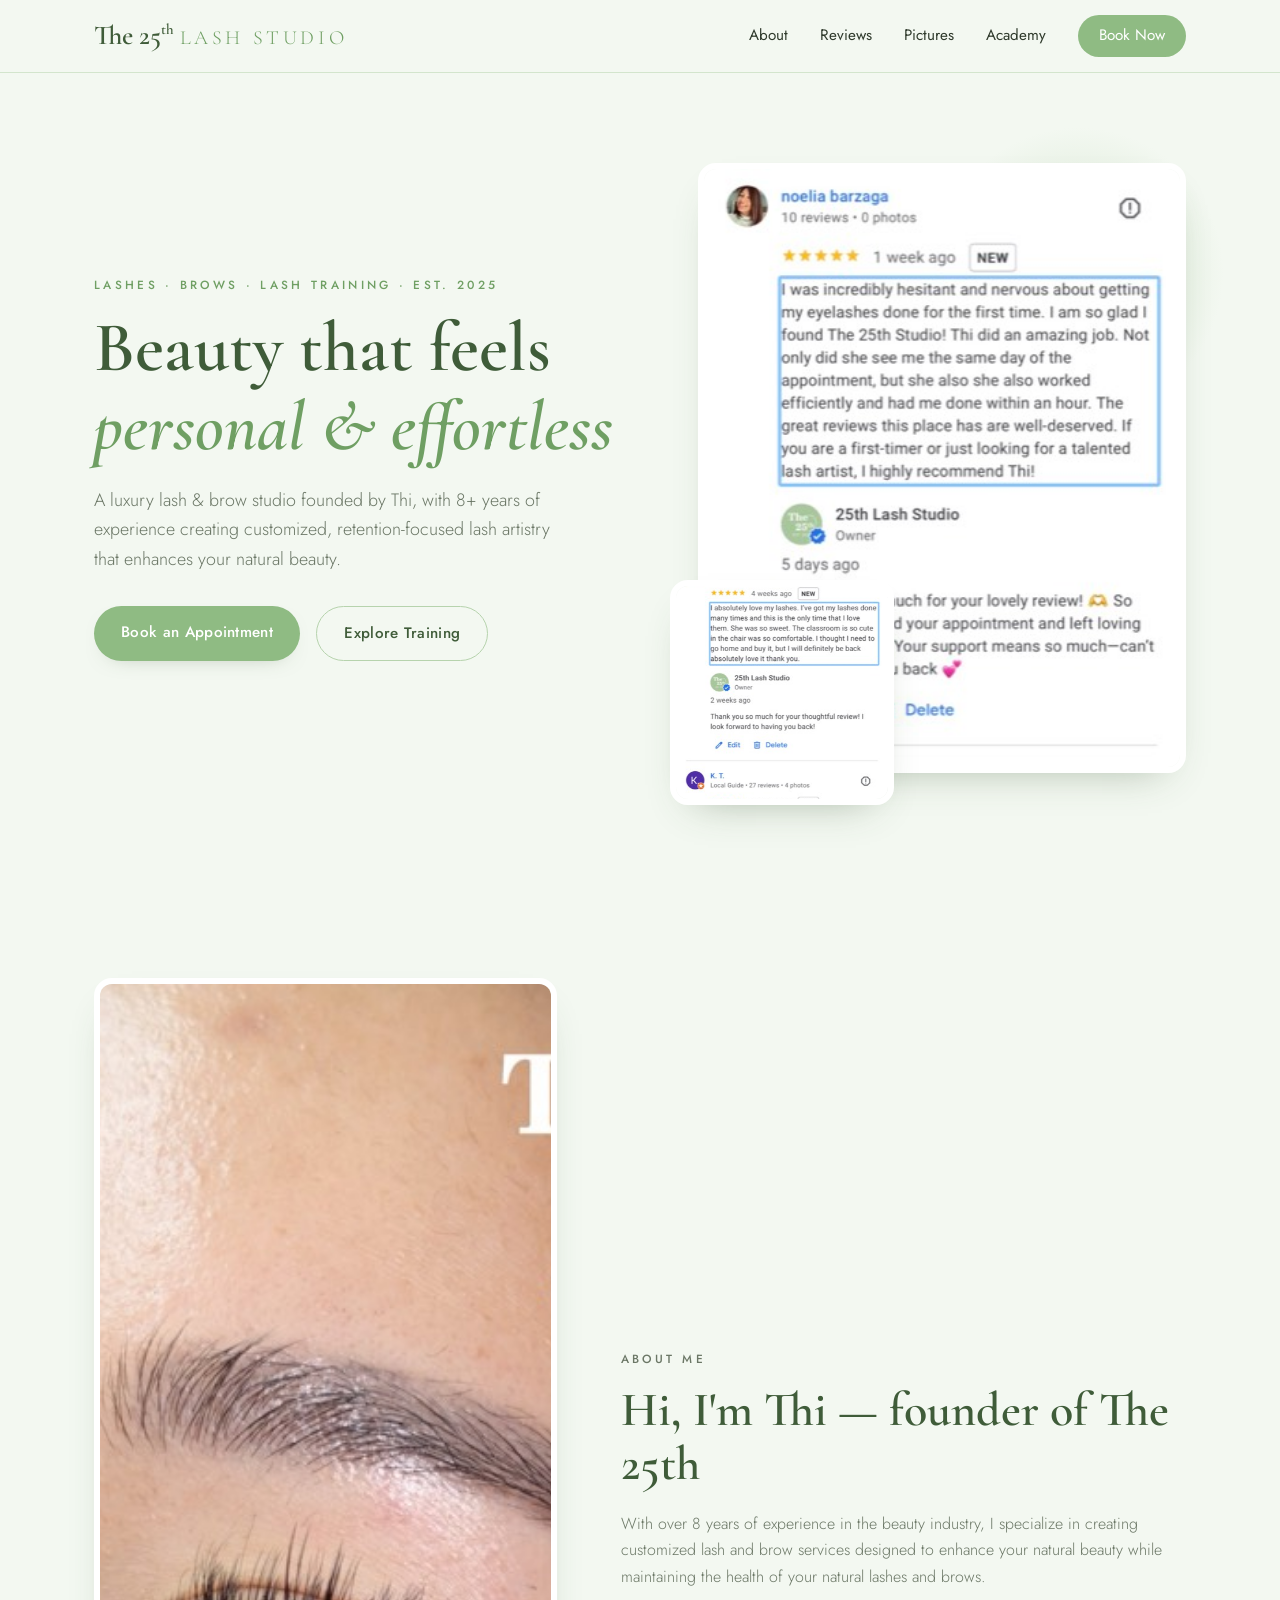
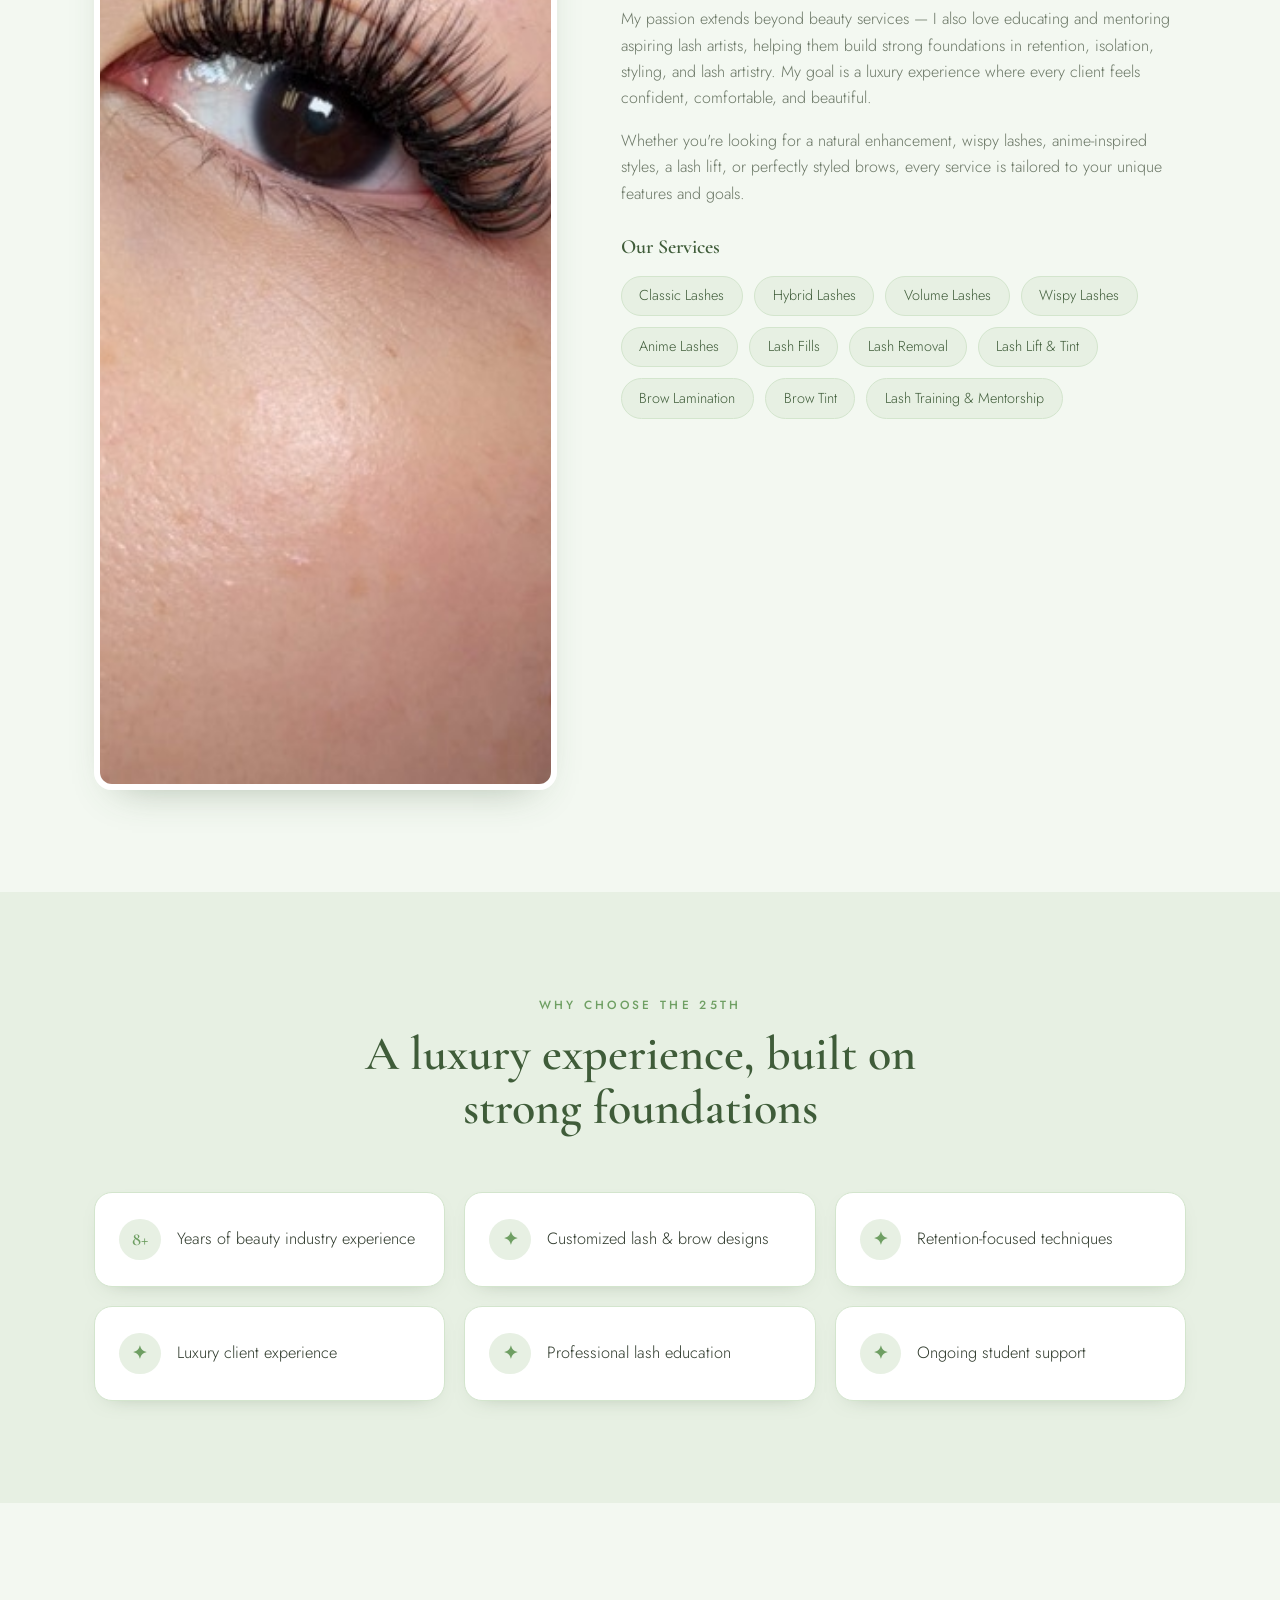
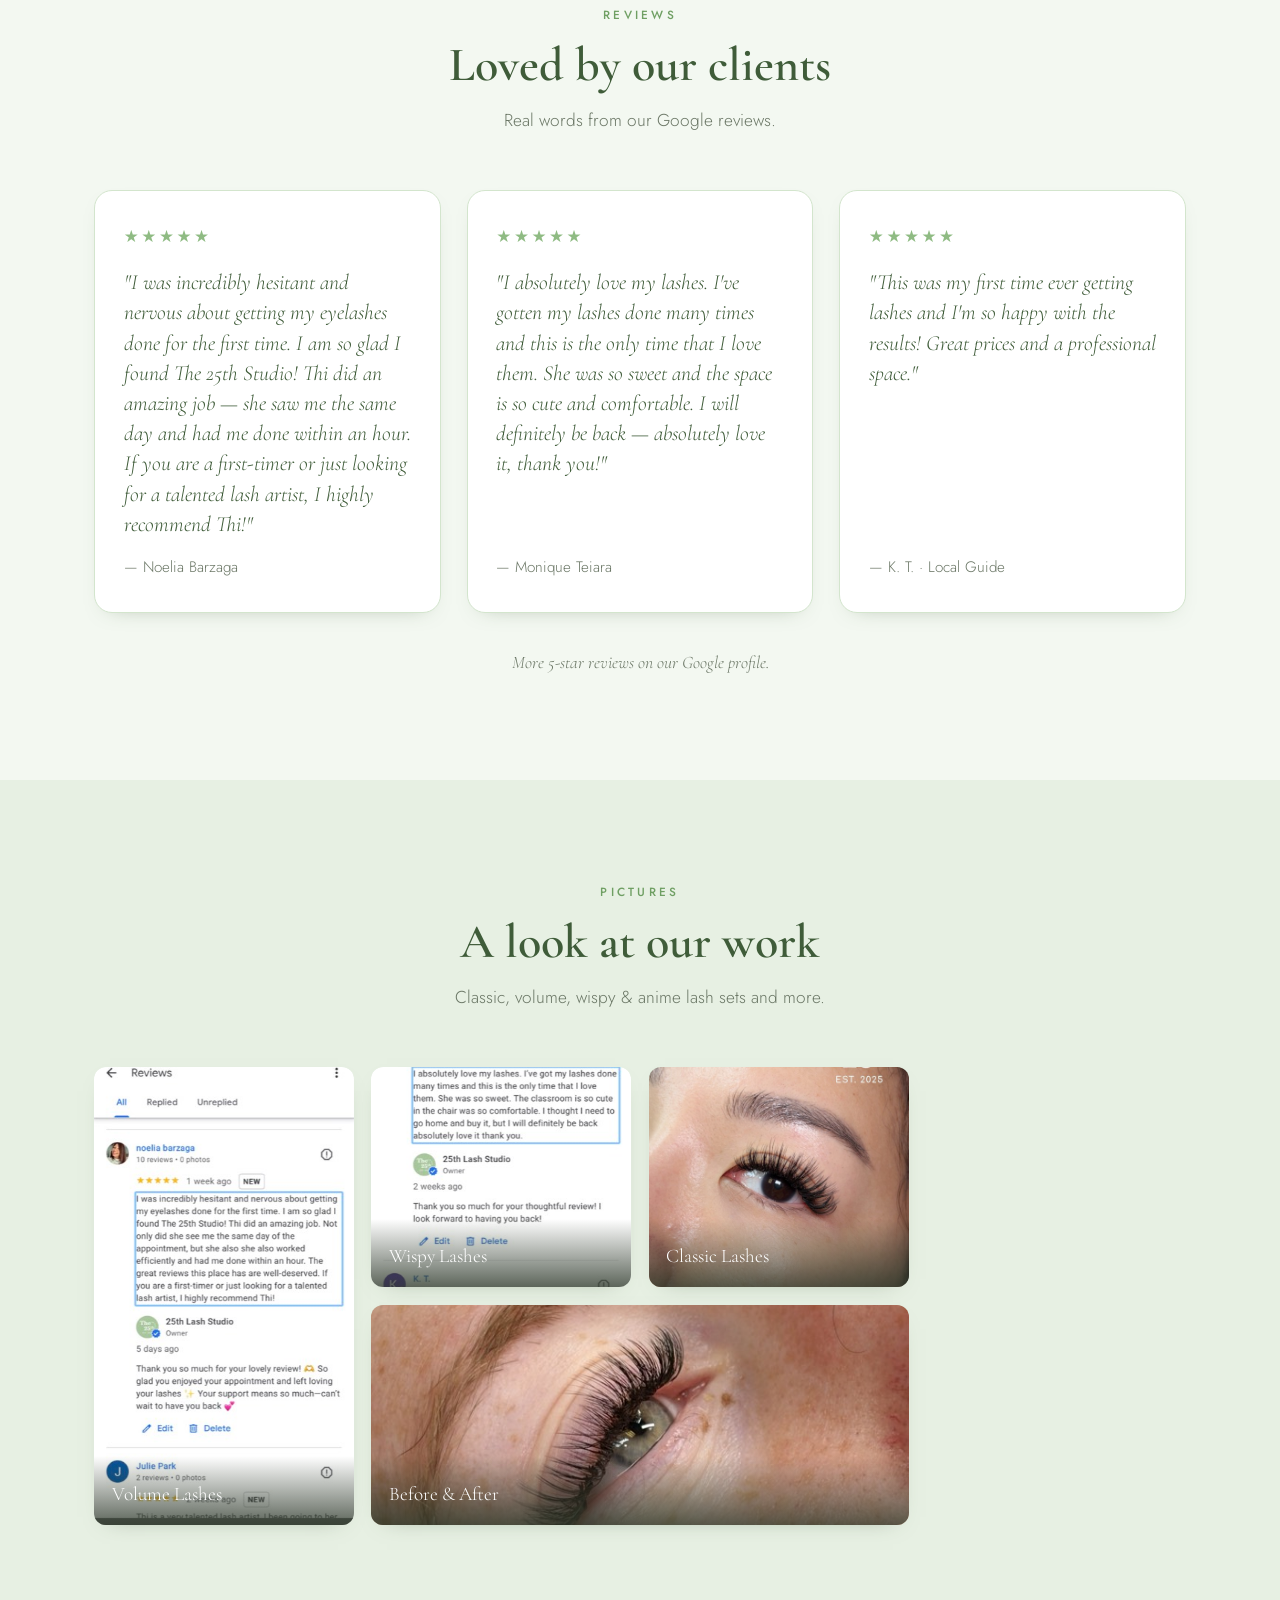
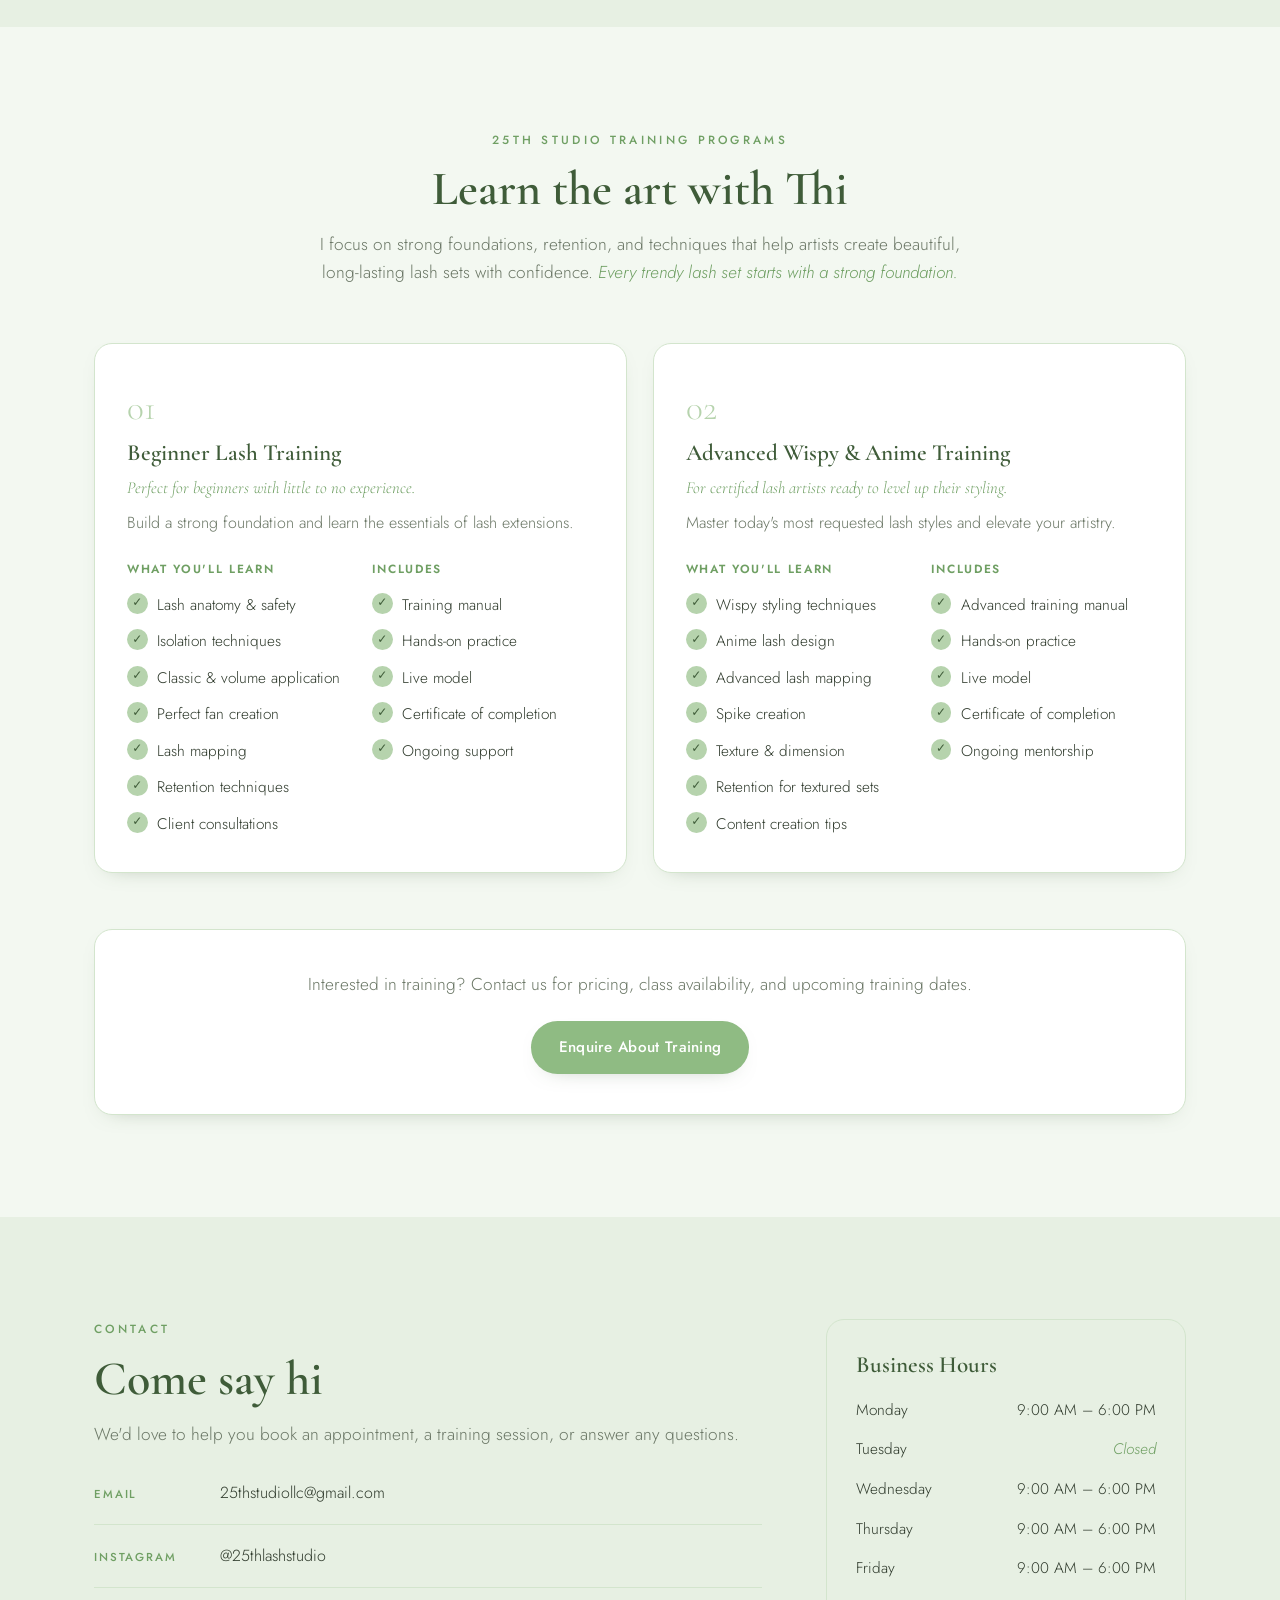
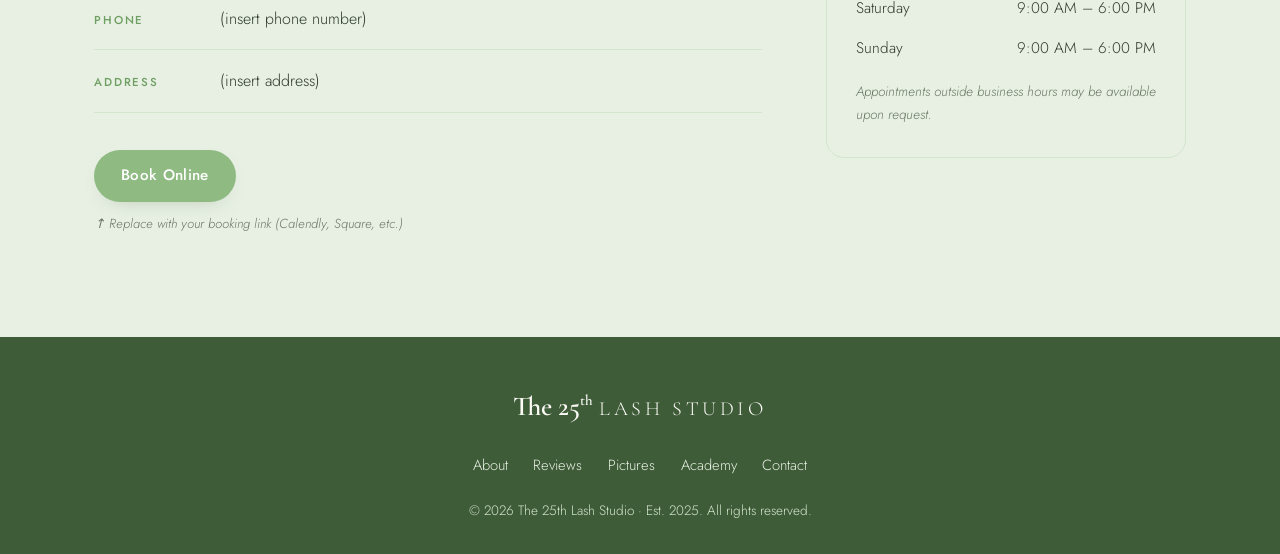
==== site/index.html @ f8e15042 "The 25th Lash Studio — mobile-optimized static website (pastel green) Co-Authored-By: Claude Opus 4." ====
<!DOCTYPE html>
<html lang="en">
<head>
  <meta charset="UTF-8" />
  <meta name="viewport" content="width=device-width, initial-scale=1.0, viewport-fit=cover" />
  <meta name="theme-color" content="#8fbb83" />
  <meta name="format-detection" content="telephone=yes" />
  <title>The 25th Lash Studio — Lashes, Brows & Lash Training</title>
  <meta name="description" content="The 25th Lash Studio, founded by Thi — luxury eyelash extensions, lash lifts, brow lamination and professional lash training. 8+ years of experience. Customized, retention-focused lash artistry." />

  <!-- Open Graph / social preview -->
  <meta property="og:title" content="The 25th Lash Studio — Lashes, Brows & Lash Training" />
  <meta property="og:description" content="Luxury lash & brow services and professional lash training, founded by Thi. 8+ years of experience." />
  <meta property="og:type" content="website" />
  <meta property="og:image" content="assets/images/banner.jpg" />

  <link rel="icon" type="image/jpeg" href="assets/images/favicon.jpg" />
  <link rel="apple-touch-icon" href="assets/images/apple-touch.jpg" />

  <!-- Fonts (trimmed weights for faster mobile load) -->
  <link rel="preconnect" href="https://fonts.googleapis.com" />
  <link rel="preconnect" href="https://fonts.gstatic.com" crossorigin />
  <link href="https://fonts.googleapis.com/css2?family=Cormorant+Garamond:ital,wght@0,500;0,600;1,500&family=Jost:wght@300;400;500&display=swap" rel="stylesheet" />

  <!-- Hint the browser to fetch the hero image early (LCP) -->
  <link rel="preload" as="image" href="assets/images/gallery-1-sm.jpg" media="(max-width: 900px)" />

  <link rel="stylesheet" href="css/styles.css" />
</head>
<body>

  <!-- ===================== HEADER / NAV ===================== -->
  <header class="site-header" id="top">
    <div class="container nav-wrap">
      <a href="#top" class="brand">
        <span class="brand-mark">The 25<sup>th</sup></span>
        <span class="brand-name">Lash Studio</span>
      </a>

      <button class="nav-toggle" aria-label="Open menu" aria-expanded="false" aria-controls="primary-nav">
        <span></span><span></span><span></span>
      </button>

      <nav class="primary-nav" id="primary-nav" aria-label="Primary">
        <a href="#about">About</a>
        <a href="#reviews">Reviews</a>
        <a href="#gallery">Pictures</a>
        <a href="#academy">Academy</a>
        <a href="#contact" class="nav-cta">Book Now</a>
      </nav>
    </div>
  </header>

  <!-- ===================== HERO ===================== -->
  <section class="hero">
    <div class="container hero-inner">
      <div class="hero-text reveal">
        <p class="eyebrow">Lashes · Brows · Lash Training · Est. 2025</p>
        <h1>Beauty that feels<br /><em>personal &amp; effortless</em></h1>
        <p class="hero-sub">
          A luxury lash &amp; brow studio founded by Thi, with 8+ years of
          experience creating customized, retention-focused lash artistry that
          enhances your natural beauty.
        </p>
        <div class="hero-actions">
          <a href="#contact" class="btn btn-primary">Book an Appointment</a>
          <a href="#academy" class="btn btn-ghost">Explore Training</a>
        </div>
      </div>
      <div class="hero-art reveal">
        <div class="hero-photo">
          <img src="assets/images/gallery-1.jpg"
               srcset="assets/images/gallery-1-sm.jpg 760w, assets/images/gallery-1.jpg 1400w"
               sizes="(max-width: 900px) 92vw, 520px"
               width="1120" height="1400" fetchpriority="high" decoding="async"
               alt="Lash extensions by The 25th Lash Studio" />
        </div>
        <div class="hero-photo hero-photo--sm">
          <img src="assets/images/gallery-2.jpg"
               srcset="assets/images/gallery-2-sm.jpg 760w, assets/images/gallery-2.jpg 1260w"
               sizes="(max-width: 900px) 42vw, 230px"
               width="760" height="760" loading="lazy" decoding="async"
               alt="Close-up lash work by The 25th Lash Studio" />
        </div>
      </div>
    </div>
  </section>

  <!-- ===================== ABOUT ===================== -->
  <section class="section" id="about">
    <div class="container about-grid">
      <div class="about-media reveal">
        <img src="assets/images/gallery-3.jpg"
             srcset="assets/images/gallery-3-sm.jpg 760w, assets/images/gallery-3.jpg 1400w"
             sizes="(max-width: 900px) 92vw, 460px"
             width="1120" height="1400" loading="lazy" decoding="async"
             alt="Lash work by Thi at The 25th Lash Studio" />
      </div>
      <div class="about-text reveal">
        <p class="eyebrow">About Me</p>
        <h2>Hi, I'm Thi — founder of The 25th</h2>
        <p>
          With over 8 years of experience in the beauty industry, I specialize in
          creating customized lash and brow services designed to enhance your
          natural beauty while maintaining the health of your natural lashes and
          brows.
        </p>
        <p>
          My passion extends beyond beauty services — I also love educating and
          mentoring aspiring lash artists, helping them build strong foundations
          in retention, isolation, styling, and lash artistry. My goal is a
          luxury experience where every client feels confident, comfortable, and
          beautiful.
        </p>
        <p>
          Whether you're looking for a natural enhancement, wispy lashes,
          anime-inspired styles, a lash lift, or perfectly styled brows, every
          service is tailored to your unique features and goals.
        </p>

        <h3 class="about-subhead">Our Services</h3>
        <ul class="about-list">
          <li>Classic Lashes</li>
          <li>Hybrid Lashes</li>
          <li>Volume Lashes</li>
          <li>Wispy Lashes</li>
          <li>Anime Lashes</li>
          <li>Lash Fills</li>
          <li>Lash Removal</li>
          <li>Lash Lift &amp; Tint</li>
          <li>Brow Lamination</li>
          <li>Brow Tint</li>
          <li>Lash Training &amp; Mentorship</li>
        </ul>
      </div>
    </div>
  </section>

  <!-- ===================== WHY CHOOSE ===================== -->
  <section class="section section--soft" id="why">
    <div class="container">
      <div class="section-head reveal">
        <p class="eyebrow">Why Choose The 25th</p>
        <h2>A luxury experience, built on strong foundations</h2>
      </div>
      <ul class="why-grid">
        <li class="why-item reveal"><span>8+</span>Years of beauty industry experience</li>
        <li class="why-item reveal"><span>✦</span>Customized lash &amp; brow designs</li>
        <li class="why-item reveal"><span>✦</span>Retention-focused techniques</li>
        <li class="why-item reveal"><span>✦</span>Luxury client experience</li>
        <li class="why-item reveal"><span>✦</span>Professional lash education</li>
        <li class="why-item reveal"><span>✦</span>Ongoing student support</li>
      </ul>
    </div>
  </section>

  <!-- ===================== REVIEWS ===================== -->
  <section class="section" id="reviews">
    <div class="container">
      <div class="section-head reveal">
        <p class="eyebrow">Reviews</p>
        <h2>Loved by our clients</h2>
        <p class="section-lead">Real words from our Google reviews.</p>
      </div>

      <div class="reviews-grid">
        <figure class="review-card reveal">
          <div class="stars" aria-label="5 out of 5 stars">★★★★★</div>
          <blockquote>
            "I was incredibly hesitant and nervous about getting my eyelashes
            done for the first time. I am so glad I found The 25th Studio! Thi did
            an amazing job — she saw me the same day and had me done within an
            hour. If you are a first-timer or just looking for a talented lash
            artist, I highly recommend Thi!"
          </blockquote>
          <figcaption>— Noelia Barzaga</figcaption>
        </figure>

        <figure class="review-card reveal">
          <div class="stars" aria-label="5 out of 5 stars">★★★★★</div>
          <blockquote>
            "I absolutely love my lashes. I've gotten my lashes done many times
            and this is the only time that I love them. She was so sweet and the
            space is so cute and comfortable. I will definitely be back —
            absolutely love it, thank you!"
          </blockquote>
          <figcaption>— Monique Teiara</figcaption>
        </figure>

        <figure class="review-card reveal">
          <div class="stars" aria-label="5 out of 5 stars">★★★★★</div>
          <blockquote>
            "This was my first time ever getting lashes and I'm so happy with the
            results! Great prices and a professional space."
          </blockquote>
          <figcaption>— K. T. · Local Guide</figcaption>
        </figure>
      </div>

      <p class="reviews-note reveal">More 5-star reviews on our Google profile.</p>
    </div>
  </section>

  <!-- ===================== GALLERY / PICTURES ===================== -->
  <section class="section section--soft" id="gallery">
    <div class="container">
      <div class="section-head reveal">
        <p class="eyebrow">Pictures</p>
        <h2>A look at our work</h2>
        <p class="section-lead">Classic, volume, wispy &amp; anime lash sets and more.</p>
      </div>

      <div class="gallery-grid">
        <figure class="gallery-item gallery-item--tall reveal">
          <img src="assets/images/gallery-1.jpg"
               srcset="assets/images/gallery-1-sm.jpg 760w, assets/images/gallery-1.jpg 1400w"
               sizes="(max-width: 540px) 92vw, (max-width: 900px) 45vw, 280px"
               width="1120" height="1400" loading="lazy" decoding="async" alt="Volume lash set" />
          <figcaption>Volume Lashes</figcaption>
        </figure>
        <figure class="gallery-item reveal">
          <img src="assets/images/gallery-2.jpg"
               srcset="assets/images/gallery-2-sm.jpg 760w, assets/images/gallery-2.jpg 1260w"
               sizes="(max-width: 540px) 92vw, (max-width: 900px) 45vw, 280px"
               width="760" height="760" loading="lazy" decoding="async" alt="Wispy lash set" />
          <figcaption>Wispy Lashes</figcaption>
        </figure>
        <figure class="gallery-item reveal">
          <img src="assets/images/gallery-3.jpg"
               srcset="assets/images/gallery-3-sm.jpg 760w, assets/images/gallery-3.jpg 1400w"
               sizes="(max-width: 540px) 92vw, (max-width: 900px) 45vw, 280px"
               width="1120" height="1400" loading="lazy" decoding="async" alt="Classic lash set" />
          <figcaption>Classic Lashes</figcaption>
        </figure>
        <figure class="gallery-item gallery-item--wide reveal">
          <img src="assets/images/banner.jpg"
               srcset="assets/images/banner-sm.jpg 760w, assets/images/banner.jpg 1400w"
               sizes="(max-width: 540px) 92vw, (max-width: 900px) 92vw, 580px"
               width="1400" height="1050" loading="lazy" decoding="async" alt="Before and after lash work" />
          <figcaption>Before &amp; After</figcaption>
        </figure>
      </div>
    </div>
  </section>

  <!-- ===================== ACADEMY ===================== -->
  <section class="section" id="academy">
    <div class="container">
      <div class="section-head reveal">
        <p class="eyebrow">25th Studio Training Programs</p>
        <h2>Learn the art with Thi</h2>
        <p class="section-lead">
          I focus on strong foundations, retention, and techniques that help
          artists create beautiful, long-lasting lash sets with confidence.
          <em>Every trendy lash set starts with a strong foundation.</em>
        </p>
      </div>

      <div class="program-grid">
        <article class="program-card reveal">
          <span class="course-num">01</span>
          <h3>Beginner Lash Training</h3>
          <p class="program-tag">Perfect for beginners with little to no experience.</p>
          <p>Build a strong foundation and learn the essentials of lash extensions.</p>
          <div class="program-cols">
            <div>
              <h4>What you'll learn</h4>
              <ul class="ticks">
                <li>Lash anatomy &amp; safety</li>
                <li>Isolation techniques</li>
                <li>Classic &amp; volume application</li>
                <li>Perfect fan creation</li>
                <li>Lash mapping</li>
                <li>Retention techniques</li>
                <li>Client consultations</li>
              </ul>
            </div>
            <div>
              <h4>Includes</h4>
              <ul class="ticks">
                <li>Training manual</li>
                <li>Hands-on practice</li>
                <li>Live model</li>
                <li>Certificate of completion</li>
                <li>Ongoing support</li>
              </ul>
            </div>
          </div>
        </article>

        <article class="program-card reveal">
          <span class="course-num">02</span>
          <h3>Advanced Wispy &amp; Anime Training</h3>
          <p class="program-tag">For certified lash artists ready to level up their styling.</p>
          <p>Master today's most requested lash styles and elevate your artistry.</p>
          <div class="program-cols">
            <div>
              <h4>What you'll learn</h4>
              <ul class="ticks">
                <li>Wispy styling techniques</li>
                <li>Anime lash design</li>
                <li>Advanced lash mapping</li>
                <li>Spike creation</li>
                <li>Texture &amp; dimension</li>
                <li>Retention for textured sets</li>
                <li>Content creation tips</li>
              </ul>
            </div>
            <div>
              <h4>Includes</h4>
              <ul class="ticks">
                <li>Advanced training manual</li>
                <li>Hands-on practice</li>
                <li>Live model</li>
                <li>Certificate of completion</li>
                <li>Ongoing mentorship</li>
              </ul>
            </div>
          </div>
        </article>
      </div>

      <div class="academy-cta reveal">
        <p>Interested in training? Contact us for pricing, class availability, and upcoming training dates.</p>
        <a href="#contact" class="btn btn-primary">Enquire About Training</a>
      </div>
    </div>
  </section>

  <!-- ===================== CONTACT ===================== -->
  <section class="section section--soft" id="contact">
    <div class="container contact-grid">
      <div class="contact-info reveal">
        <p class="eyebrow">Contact</p>
        <h2>Come say hi</h2>
        <p class="section-lead">We'd love to help you book an appointment, a training session, or answer any questions.</p>

        <ul class="contact-list">
          <li>
            <span class="contact-label">Email</span>
            <a href="mailto:25thstudiollc@gmail.com">25thstudiollc@gmail.com</a>
          </li>
          <li>
            <span class="contact-label">Instagram</span>
            <a href="https://instagram.com/25thlashstudio" target="_blank" rel="noopener">@25thlashstudio</a>
          </li>
          <li>
            <span class="contact-label">Phone</span>
            <a href="tel:0000000000">(insert phone number)</a>
          </li>
          <li>
            <span class="contact-label">Address</span>
            <span>(insert address)</span>
          </li>
        </ul>

        <a href="#" class="btn btn-primary btn-book">Book Online</a>
        <p class="contact-hint">↑ Replace with your booking link (Calendly, Square, etc.)</p>
      </div>

      <div class="contact-hours reveal">
        <h3>Business Hours</h3>
        <ul class="hours-list">
          <li><span>Monday</span><span>9:00 AM – 6:00 PM</span></li>
          <li><span>Tuesday</span><span class="closed">Closed</span></li>
          <li><span>Wednesday</span><span>9:00 AM – 6:00 PM</span></li>
          <li><span>Thursday</span><span>9:00 AM – 6:00 PM</span></li>
          <li><span>Friday</span><span>9:00 AM – 6:00 PM</span></li>
          <li><span>Saturday</span><span>9:00 AM – 6:00 PM</span></li>
          <li><span>Sunday</span><span>9:00 AM – 6:00 PM</span></li>
        </ul>
        <p class="hours-note">Appointments outside business hours may be available upon request.</p>
      </div>
    </div>
  </section>

  <!-- ===================== FOOTER ===================== -->
  <footer class="site-footer">
    <div class="container footer-inner">
      <div class="footer-brand">
        <span class="brand-mark">The 25<sup>th</sup></span>
        <span class="brand-name">Lash Studio</span>
      </div>
      <nav class="footer-nav" aria-label="Footer">
        <a href="#about">About</a>
        <a href="#reviews">Reviews</a>
        <a href="#gallery">Pictures</a>
        <a href="#academy">Academy</a>
        <a href="#contact">Contact</a>
      </nav>
      <p class="footer-copy">© <span id="year"></span> The 25th Lash Studio · Est. 2025. All rights reserved.</p>
    </div>
  </footer>

  <!-- Mobile-only sticky booking bar -->
  <div class="mobile-cta" aria-hidden="false">
    <a href="#contact" class="btn btn-primary">Book Appointment</a>
    <a href="https://instagram.com/25thlashstudio" target="_blank" rel="noopener" class="mobile-cta__ig" aria-label="Instagram">
      <svg viewBox="0 0 24 24" width="22" height="22" fill="none" stroke="currentColor" stroke-width="2" stroke-linecap="round" stroke-linejoin="round" aria-hidden="true">
        <rect x="2" y="2" width="20" height="20" rx="5" ry="5"></rect>
        <path d="M16 11.37A4 4 0 1 1 12.63 8 4 4 0 0 1 16 11.37z"></path>
        <line x1="17.5" y1="6.5" x2="17.51" y2="6.5"></line>
      </svg>
    </a>
  </div>

  <script src="js/main.js"></script>
</body>
</html>
---- site/css/styles.css ----
/* ============================================================
   25th Studio — Stylesheet
   Theme: soft pastel green ("xanh lá pastel nhạt")
   ============================================================ */

:root {
  /* Pastel green palette */
  --green-50:  #f3f8f1;   /* page background tint */
  --green-100: #e7f0e3;   /* soft section background */
  --green-200: #d3e5cd;   /* cards / borders */
  --green-300: #b6d3ad;   /* pastel green accents */
  --green-400: #8fbb83;   /* buttons / highlights */
  --green-500: #6f9f63;   /* hover / deeper accent */
  --green-700: #3f5c39;   /* headings */

  --cream:   #fbfaf5;
  --ink:     #2f3a2c;     /* body text */
  --muted:   #6b7766;     /* secondary text */
  --white:   #ffffff;

  --font-head: "Cormorant Garamond", Georgia, serif;
  --font-body: "Jost", "Segoe UI", system-ui, sans-serif;

  --radius: 18px;
  --radius-sm: 12px;
  --shadow: 0 18px 40px -24px rgba(63, 92, 57, 0.45);
  --shadow-sm: 0 8px 22px -16px rgba(63, 92, 57, 0.5);
  --maxw: 1140px;
  --ease: cubic-bezier(0.22, 0.61, 0.36, 1);
}

/* ----------------------------- Base ----------------------------- */
* { box-sizing: border-box; margin: 0; padding: 0; }

html { scroll-behavior: smooth; scroll-padding-top: 86px; }

body {
  font-family: var(--font-body);
  color: var(--ink);
  background: var(--green-50);
  line-height: 1.65;
  font-weight: 300;
  -webkit-font-smoothing: antialiased;
}

img { max-width: 100%; display: block; }

a { color: inherit; text-decoration: none; }

.container { width: 100%; max-width: var(--maxw); margin: 0 auto; padding: 0 24px; }

h1, h2, h3 { font-family: var(--font-head); color: var(--green-700); font-weight: 600; line-height: 1.12; }
h1 { font-size: clamp(2.6rem, 6vw, 4.4rem); }
h2 { font-size: clamp(2rem, 4vw, 3rem); }
h3 { font-size: 1.45rem; }

em { font-style: italic; color: var(--green-500); }

.eyebrow {
  font-family: var(--font-body);
  text-transform: uppercase;
  letter-spacing: 0.28em;
  font-size: 0.74rem;
  font-weight: 500;
  color: var(--green-500);
  margin-bottom: 0.9rem;
}

/* ----------------------------- Buttons ----------------------------- */
.btn {
  display: inline-block;
  font-family: var(--font-body);
  font-weight: 500;
  font-size: 0.95rem;
  letter-spacing: 0.02em;
  padding: 0.85rem 1.7rem;
  border-radius: 999px;
  cursor: pointer;
  transition: transform 0.25s var(--ease), background 0.25s var(--ease), box-shadow 0.25s var(--ease);
}
.btn-primary {
  background: var(--green-400);
  color: var(--white);
  box-shadow: var(--shadow-sm);
}
.btn-primary:hover { background: var(--green-500); transform: translateY(-2px); }
.btn-ghost {
  background: transparent;
  color: var(--green-700);
  border: 1.5px solid var(--green-300);
}
.btn-ghost:hover { background: var(--green-100); transform: translateY(-2px); }

/* ----------------------------- Header ----------------------------- */
.site-header {
  position: sticky;
  top: 0;
  z-index: 50;
  background: rgba(243, 248, 241, 0.82);
  backdrop-filter: blur(10px);
  border-bottom: 1px solid var(--green-200);
}
.nav-wrap { display: flex; align-items: center; justify-content: space-between; height: 72px; }

.brand { display: flex; align-items: baseline; gap: 0.35rem; }
.brand-mark { font-family: var(--font-head); font-size: 1.7rem; font-weight: 600; color: var(--green-700); }
.brand-mark sup { font-size: 0.55em; }
.brand-name { font-family: var(--font-head); font-size: 1.25rem; letter-spacing: 0.18em; text-transform: uppercase; color: var(--green-500); }

.primary-nav { display: flex; align-items: center; gap: 2rem; }
.primary-nav a { font-size: 0.95rem; font-weight: 400; color: var(--ink); position: relative; transition: color 0.2s; }
.primary-nav a:not(.nav-cta)::after {
  content: ""; position: absolute; left: 0; bottom: -6px; height: 2px; width: 0;
  background: var(--green-400); transition: width 0.25s var(--ease);
}
.primary-nav a:not(.nav-cta):hover::after { width: 100%; }
.primary-nav a:hover { color: var(--green-700); }
.nav-cta {
  background: var(--green-400); color: var(--white) !important;
  padding: 0.55rem 1.3rem; border-radius: 999px;
  transition: background 0.25s, transform 0.25s;
}
.nav-cta:hover { background: var(--green-500); transform: translateY(-1px); }

.nav-toggle { display: none; flex-direction: column; gap: 5px; background: none; border: 0; cursor: pointer; padding: 6px; }
.nav-toggle span { width: 26px; height: 2px; background: var(--green-700); border-radius: 2px; transition: transform 0.3s, opacity 0.3s; }

/* ----------------------------- Hero ----------------------------- */
.hero { padding: clamp(3rem, 7vw, 6rem) 0 clamp(4rem, 8vw, 7rem); overflow: hidden; }
.hero-inner { display: grid; grid-template-columns: 1.05fr 0.95fr; gap: clamp(2rem, 5vw, 4.5rem); align-items: center; }
.hero-text h1 { margin: 0.4rem 0 1.2rem; }
.hero-sub { font-size: 1.12rem; color: var(--muted); max-width: 30rem; margin-bottom: 2rem; }
.hero-actions { display: flex; flex-wrap: wrap; gap: 1rem; }

.hero-art { position: relative; min-height: 420px; }
.hero-photo {
  border-radius: var(--radius); overflow: hidden; box-shadow: var(--shadow);
  border: 6px solid var(--white);
}
.hero-photo img { width: 100%; height: 100%; object-fit: cover; }
.hero-photo:first-child { aspect-ratio: 4/5; }
.hero-photo--sm {
  position: absolute; bottom: -32px; left: -28px; width: 46%;
  aspect-ratio: 1/1; z-index: 2;
}
.hero-art::before {
  content: ""; position: absolute; inset: -8% -10% auto auto; width: 60%; aspect-ratio: 1;
  background: radial-gradient(circle, var(--green-200), transparent 70%);
  z-index: -1; top: -6%; right: -8%;
}

/* ----------------------------- Sections ----------------------------- */
.section { padding: clamp(3.5rem, 8vw, 6.5rem) 0; }
.section--soft { background: var(--green-100); }

.section-head { max-width: 640px; margin: 0 auto clamp(2.5rem, 5vw, 3.5rem); text-align: center; }
.section-lead { color: var(--muted); font-size: 1.08rem; margin-top: 0.8rem; }

/* About */
.about-grid { display: grid; grid-template-columns: 0.9fr 1.1fr; gap: clamp(2rem, 5vw, 4rem); align-items: center; }
.about-media { border-radius: var(--radius); overflow: hidden; box-shadow: var(--shadow); border: 6px solid var(--white); }
.about-media img { width: 100%; aspect-ratio: 4/5; object-fit: cover; }
.about-text h2 { margin-bottom: 1.2rem; }
.about-text p { color: var(--muted); margin-bottom: 1rem; }
.about-subhead { font-size: 1.25rem; margin: 1.8rem 0 0.4rem; }
.about-list { list-style: none; display: flex; flex-wrap: wrap; gap: 0.7rem; margin-top: 1.1rem; }
.about-list li {
  background: var(--green-100); color: var(--green-700); border: 1px solid var(--green-200);
  padding: 0.45rem 1.1rem; border-radius: 999px; font-size: 0.9rem;
}

/* Why choose */
.why-grid { list-style: none; display: grid; grid-template-columns: repeat(3, 1fr); gap: 1.2rem; }
.why-item {
  background: var(--white); border: 1px solid var(--green-200); border-radius: var(--radius);
  padding: 1.6rem 1.5rem; box-shadow: var(--shadow-sm); display: flex; align-items: center; gap: 1rem;
  font-size: 1.02rem; color: var(--ink);
}
.why-item span {
  flex: none; width: 2.6rem; height: 2.6rem; border-radius: 50%;
  background: var(--green-100); color: var(--green-500);
  display: grid; place-items: center; font-family: var(--font-head); font-size: 1.15rem; font-weight: 600;
}

/* Reviews */
.reviews-grid { display: grid; grid-template-columns: repeat(3, 1fr); gap: 1.6rem; }
.review-card {
  background: var(--white); border: 1px solid var(--green-200); border-radius: var(--radius);
  padding: 2rem 1.8rem; box-shadow: var(--shadow-sm); display: flex; flex-direction: column; gap: 1rem;
}
.stars { color: var(--green-400); letter-spacing: 0.15em; font-size: 1.05rem; }
.review-card blockquote { font-family: var(--font-head); font-size: 1.35rem; line-height: 1.4; color: var(--green-700); font-style: italic; }
.review-card figcaption { color: var(--muted); font-size: 0.95rem; margin-top: auto; }
.reviews-note { text-align: center; color: var(--muted); font-style: italic; margin-top: 2.2rem; font-family: var(--font-head); font-size: 1.1rem; }

/* Gallery */
.gallery-grid { display: grid; grid-template-columns: repeat(4, 1fr); grid-auto-rows: 220px; gap: 1.1rem; }
.gallery-item {
  position: relative; overflow: hidden; border-radius: var(--radius-sm);
  box-shadow: var(--shadow-sm); background: var(--green-200);
}
.gallery-item img { width: 100%; height: 100%; object-fit: cover; transition: transform 0.6s var(--ease); }
.gallery-item:hover img { transform: scale(1.06); }
.gallery-item--tall { grid-row: span 2; }
.gallery-item--wide { grid-column: span 2; }
.gallery-item figcaption {
  position: absolute; left: 0; right: 0; bottom: 0;
  padding: 1.4rem 1.1rem 0.9rem; color: var(--white); font-family: var(--font-head); font-size: 1.2rem;
  background: linear-gradient(to top, rgba(47, 58, 44, 0.78), transparent);
}

/* Academy */
.program-grid { display: grid; grid-template-columns: 1fr 1fr; gap: 1.6rem; margin-bottom: clamp(2.5rem, 5vw, 3.5rem); }
.program-card {
  background: var(--white); border: 1px solid var(--green-200); border-radius: var(--radius);
  padding: 2.2rem 2rem; box-shadow: var(--shadow-sm);
}
.course-num { font-family: var(--font-head); font-size: 2.2rem; color: var(--green-300); display: block; margin-bottom: 0.2rem; }
.program-card h3 { margin-bottom: 0.5rem; }
.program-tag { color: var(--green-500); font-style: italic; font-family: var(--font-head); font-size: 1.05rem; margin-bottom: 0.5rem; }
.program-card > p:not(.program-tag) { color: var(--muted); margin-bottom: 1.4rem; }
.program-cols { display: grid; grid-template-columns: 1fr 1fr; gap: 1.4rem; }
.program-cols h4 { font-family: var(--font-body); text-transform: uppercase; letter-spacing: 0.14em; font-size: 0.74rem; color: var(--green-500); font-weight: 600; margin-bottom: 0.9rem; }

.ticks { list-style: none; display: flex; flex-direction: column; gap: 0.7rem; }
.ticks li { position: relative; padding-left: 1.9rem; color: var(--ink); font-size: 0.96rem; }
.ticks li::before {
  content: "✓"; position: absolute; left: 0; top: 0;
  width: 1.3rem; height: 1.3rem; border-radius: 50%;
  background: var(--green-300); color: var(--green-700);
  display: grid; place-items: center; font-size: 0.75rem; font-weight: 600;
}
.academy-cta {
  text-align: center; background: var(--white); border: 1px solid var(--green-200);
  border-radius: var(--radius); padding: 2.5rem 1.5rem; box-shadow: var(--shadow-sm);
}
.academy-cta p { color: var(--muted); margin-bottom: 1.4rem; font-size: 1.08rem; }

/* Contact */
.contact-grid { display: grid; grid-template-columns: 1.3fr 0.7fr; gap: clamp(2rem, 5vw, 4rem); align-items: start; }
.contact-info h2 { margin-bottom: 0.8rem; }
.contact-list { list-style: none; margin: 2rem 0 1.8rem; display: flex; flex-direction: column; gap: 1.1rem; }
.contact-list li { display: grid; grid-template-columns: 110px 1fr; align-items: baseline; gap: 1rem; padding-bottom: 1.1rem; border-bottom: 1px solid var(--green-200); }
.contact-label { text-transform: uppercase; letter-spacing: 0.16em; font-size: 0.72rem; color: var(--green-500); font-weight: 500; }
.contact-list a:hover { color: var(--green-500); }
.btn-book { margin-top: 0.5rem; }
.contact-hint { font-size: 0.82rem; color: var(--muted); font-style: italic; margin-top: 0.7rem; }

.contact-hours { background: var(--green-100); border: 1px solid var(--green-200); border-radius: var(--radius); padding: 2rem 1.8rem; }
.contact-hours h3 { margin-bottom: 1.2rem; }
.hours-list { list-style: none; display: flex; flex-direction: column; gap: 0.9rem; }
.hours-list li { display: flex; justify-content: space-between; gap: 1rem; font-size: 0.96rem; color: var(--ink); }
.hours-list .closed { color: var(--green-500); font-style: italic; }
.hours-note { margin-top: 1.2rem; font-size: 0.85rem; color: var(--muted); font-style: italic; }

/* ----------------------------- Footer ----------------------------- */
.site-footer { background: var(--green-700); color: var(--green-100); padding: 3rem 0 2rem; }
.footer-inner { display: flex; flex-direction: column; align-items: center; gap: 1.4rem; text-align: center; }
.footer-brand { display: flex; align-items: baseline; gap: 0.35rem; }
.footer-brand .brand-mark, .footer-brand .brand-name { color: var(--cream); }
.footer-nav { display: flex; flex-wrap: wrap; gap: 1.6rem; }
.footer-nav a { font-size: 0.92rem; color: var(--green-100); transition: color 0.2s; }
.footer-nav a:hover { color: var(--white); }
.footer-copy { font-size: 0.85rem; color: var(--green-200); }

/* ----------------------------- Mobile sticky CTA ----------------------------- */
.mobile-cta { display: none; }
.mobile-cta.is-hidden { transform: translateY(120%); opacity: 0; pointer-events: none; }

/* ----------------------------- Reveal animation ----------------------------- */
.reveal { opacity: 0; transform: translateY(24px); transition: opacity 0.7s var(--ease), transform 0.7s var(--ease); }
.reveal.is-visible { opacity: 1; transform: none; }

/* ----------------------------- Responsive ----------------------------- */
@media (max-width: 900px) {
  .hero-inner, .about-grid, .contact-grid { grid-template-columns: 1fr; }
  .about-media { order: -1; max-width: 460px; }
  .reviews-grid { grid-template-columns: 1fr; }
  .why-grid { grid-template-columns: 1fr; }
  .program-grid { grid-template-columns: 1fr; }
  .gallery-grid { grid-template-columns: 1fr 1fr; grid-auto-rows: 200px; }
  .gallery-item--wide { grid-column: span 2; }
  .gallery-item--tall { grid-row: span 1; }
  .hero-art { max-width: 460px; margin: 0 auto; }

  .nav-toggle { display: flex; }
  .primary-nav {
    position: absolute; top: 72px; left: 0; right: 0;
    flex-direction: column; align-items: stretch; gap: 0;
    background: var(--green-50); border-bottom: 1px solid var(--green-200);
    padding: 0.5rem 24px 1.2rem;
    transform: translateY(-12px); opacity: 0; pointer-events: none;
    transition: opacity 0.25s, transform 0.25s;
  }
  .primary-nav.open { transform: none; opacity: 1; pointer-events: auto; }
  .primary-nav a { padding: 0.9rem 0; border-bottom: 1px solid var(--green-200); }
  .primary-nav a:not(.nav-cta)::after { display: none; }
  .nav-cta { text-align: center; margin-top: 0.8rem; }
  .nav-toggle[aria-expanded="true"] span:nth-child(1) { transform: translateY(7px) rotate(45deg); }
  .nav-toggle[aria-expanded="true"] span:nth-child(2) { opacity: 0; }
  .nav-toggle[aria-expanded="true"] span:nth-child(3) { transform: translateY(-7px) rotate(-45deg); }

  /* Hide the "Book Now" nav pill on mobile — the sticky bar handles it */
  .nav-cta { display: none; }

  /* Sticky booking bar */
  .mobile-cta {
    display: flex; gap: 0.7rem; align-items: center;
    position: fixed; left: 0; right: 0; bottom: 0; z-index: 60;
    padding: 0.7rem 16px calc(0.7rem + env(safe-area-inset-bottom));
    background: rgba(251, 250, 245, 0.92);
    backdrop-filter: blur(10px);
    border-top: 1px solid var(--green-200);
    box-shadow: 0 -8px 24px -18px rgba(63, 92, 57, 0.6);
    transition: transform 0.3s var(--ease), opacity 0.3s var(--ease);
  }
  .mobile-cta .btn-primary { flex: 1; text-align: center; padding: 0.9rem 1rem; }
  .mobile-cta__ig {
    flex: none; width: 48px; height: 48px; border-radius: 14px;
    display: grid; place-items: center;
    color: var(--green-700); background: var(--green-100); border: 1px solid var(--green-200);
  }
  /* Keep the footer clear of the sticky bar */
  body { padding-bottom: 76px; }
}

@media (max-width: 540px) {
  .container { padding: 0 18px; }
  .section { padding: 3rem 0; }
  h1 { font-size: clamp(2.3rem, 11vw, 3rem); }

  /* Hero: roomier, no overlap clutter on small screens */
  .hero { padding: 2rem 0 3rem; }
  .hero-sub { font-size: 1.05rem; }
  .hero-actions { gap: 0.7rem; }
  .hero-actions .btn { flex: 1; text-align: center; }
  .hero-art { max-width: 100%; }
  .hero-photo--sm { width: 40%; bottom: -20px; left: -12px; border-width: 4px; }

  .program-card { padding: 1.8rem 1.4rem; }
  .program-cols { grid-template-columns: 1fr; gap: 0.4rem 1.4rem; }
  .gallery-grid { grid-template-columns: 1fr; grid-auto-rows: 260px; }
  .gallery-item--wide { grid-column: span 1; }
  .review-card { padding: 1.7rem 1.5rem; }
  .review-card blockquote { font-size: 1.2rem; }
  .contact-list li { grid-template-columns: 1fr; gap: 0.2rem; }
  .academy-cta { padding: 2rem 1.3rem; }
}

@media (prefers-reduced-motion: reduce) {
  .reveal { opacity: 1; transform: none; transition: none; }
  html { scroll-behavior: auto; }
}
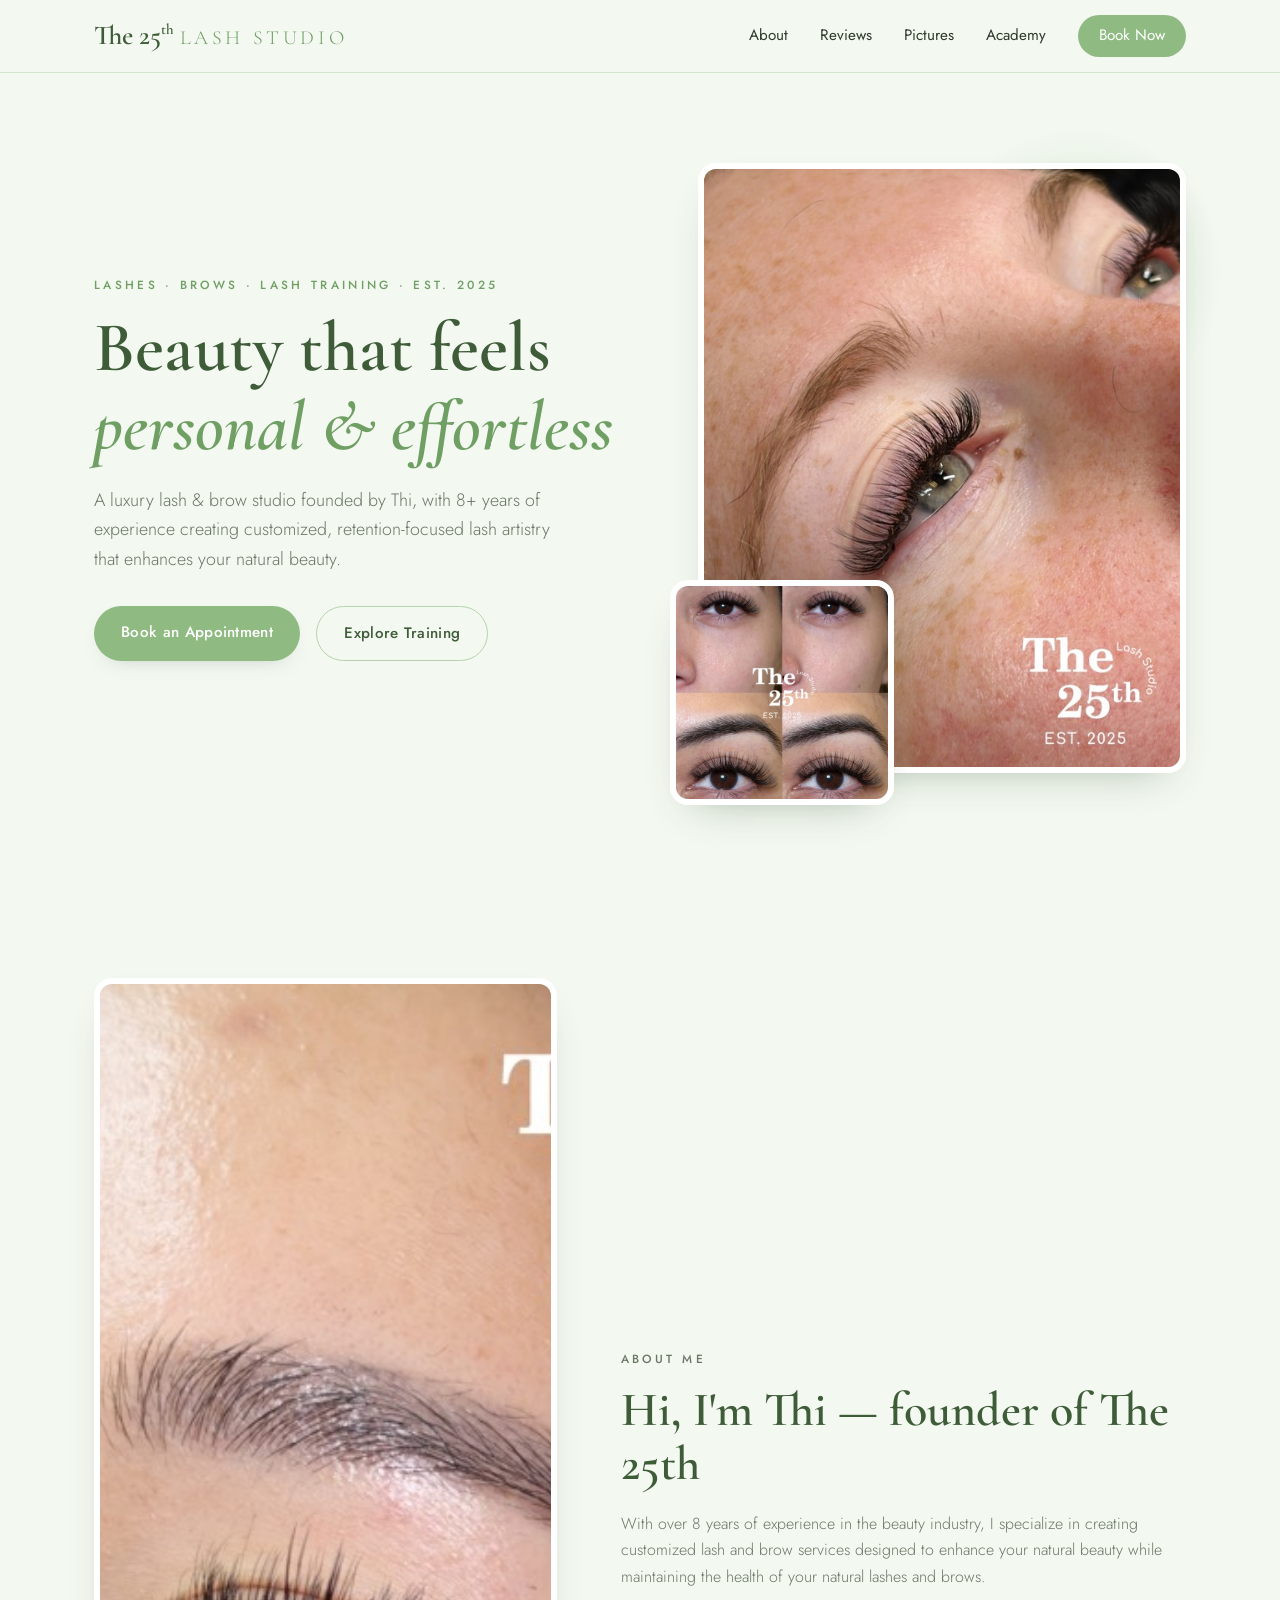
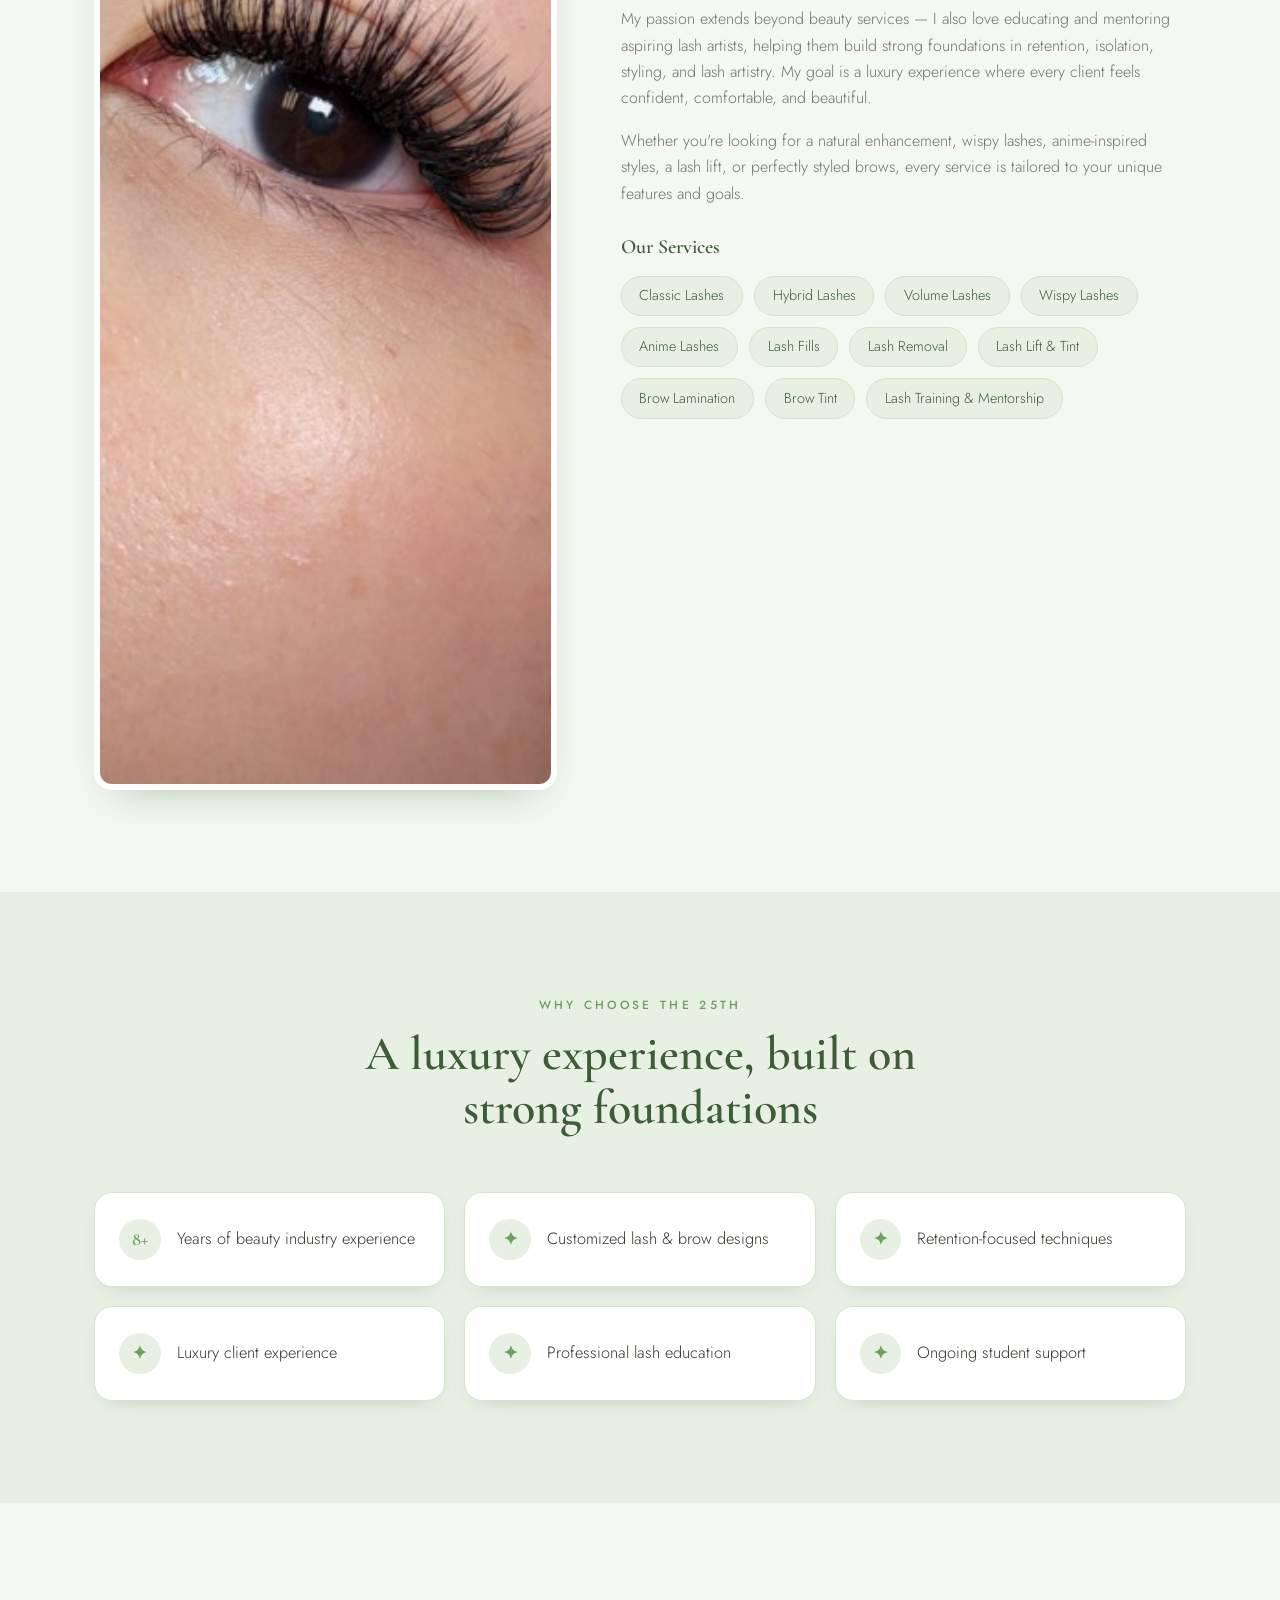
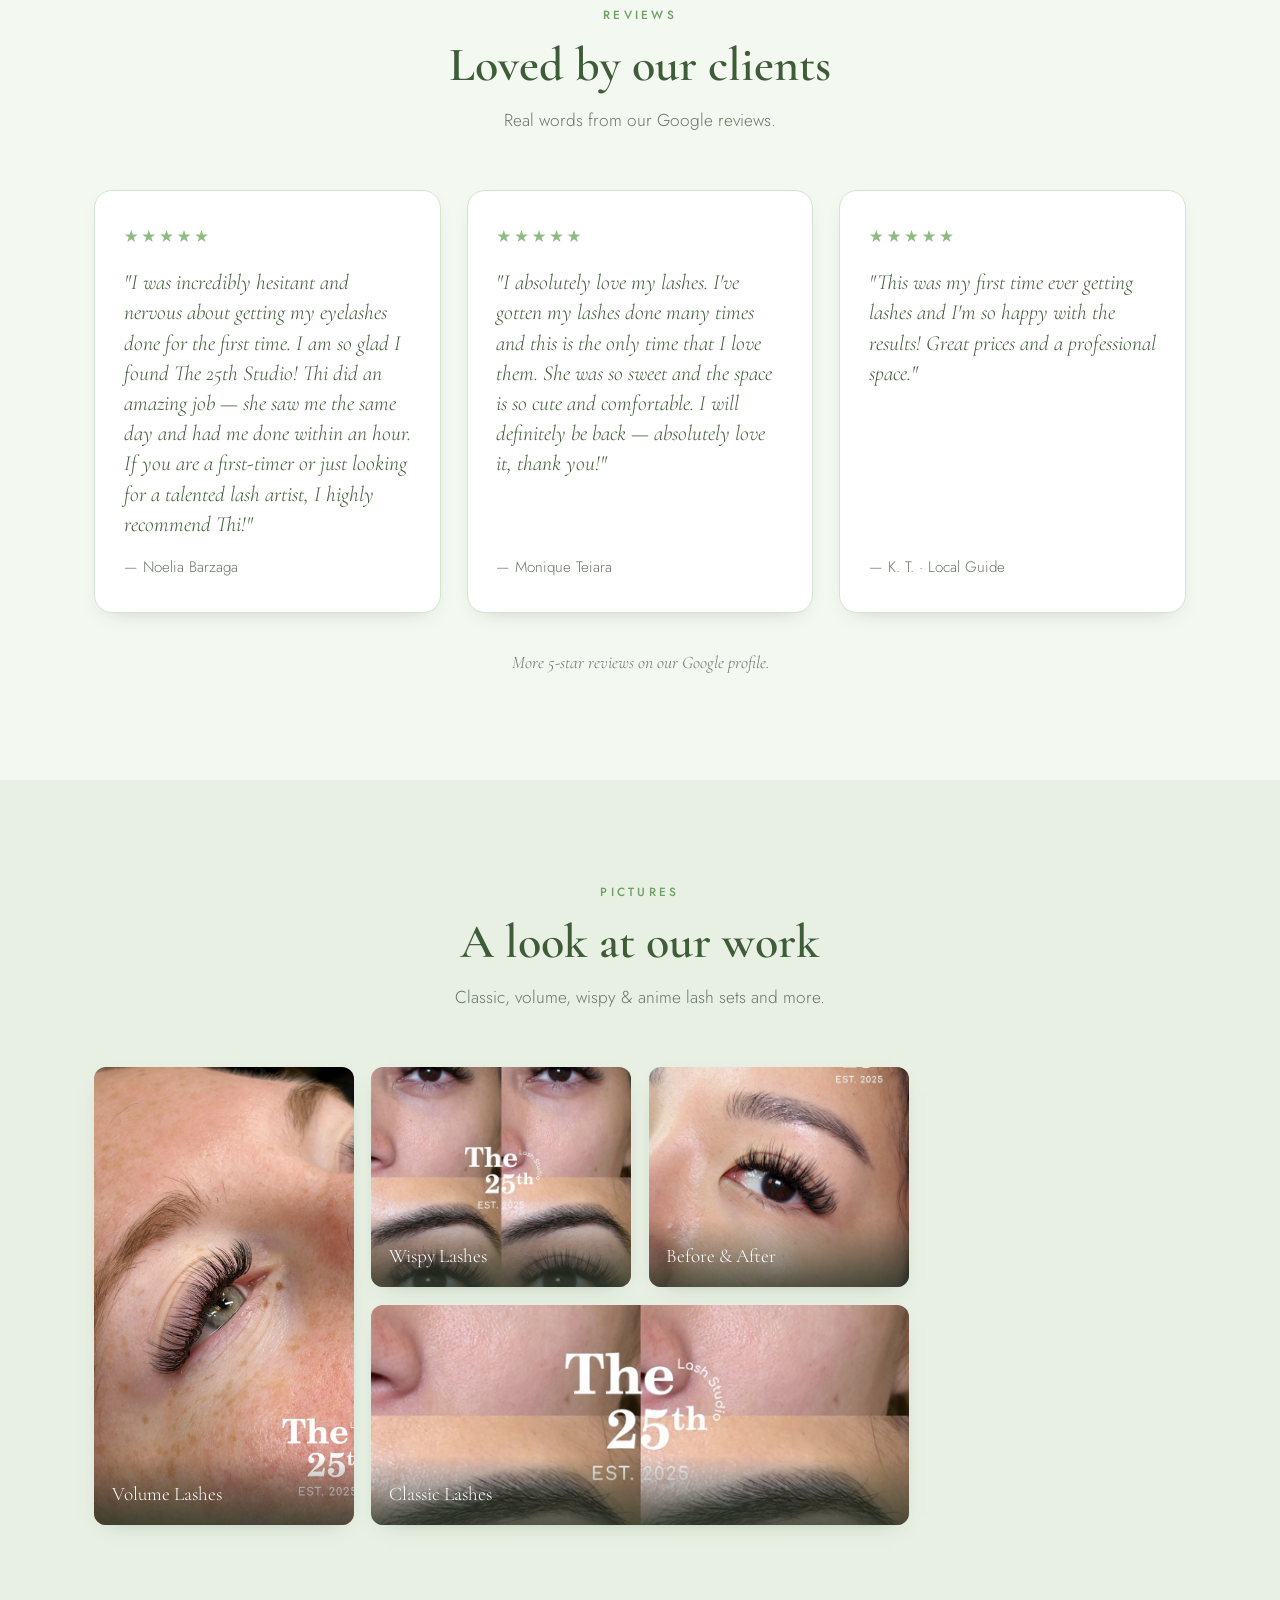
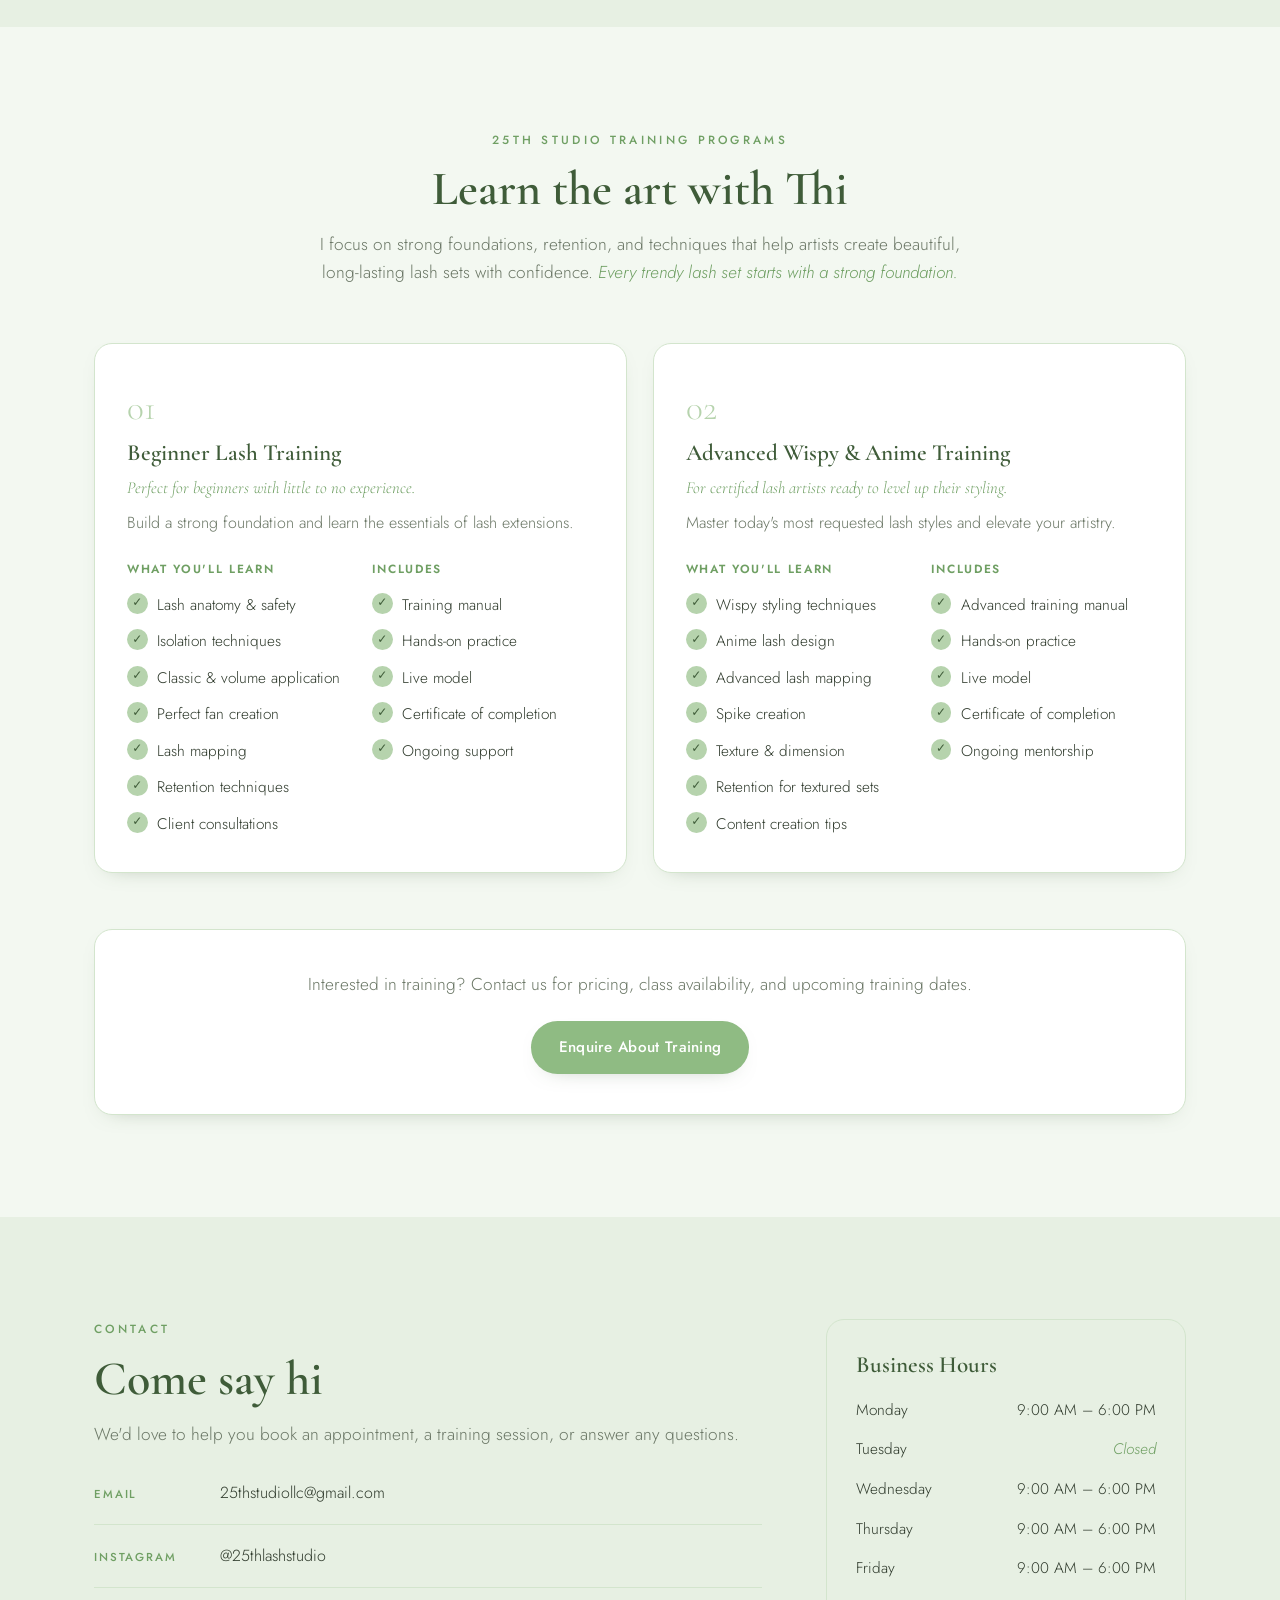
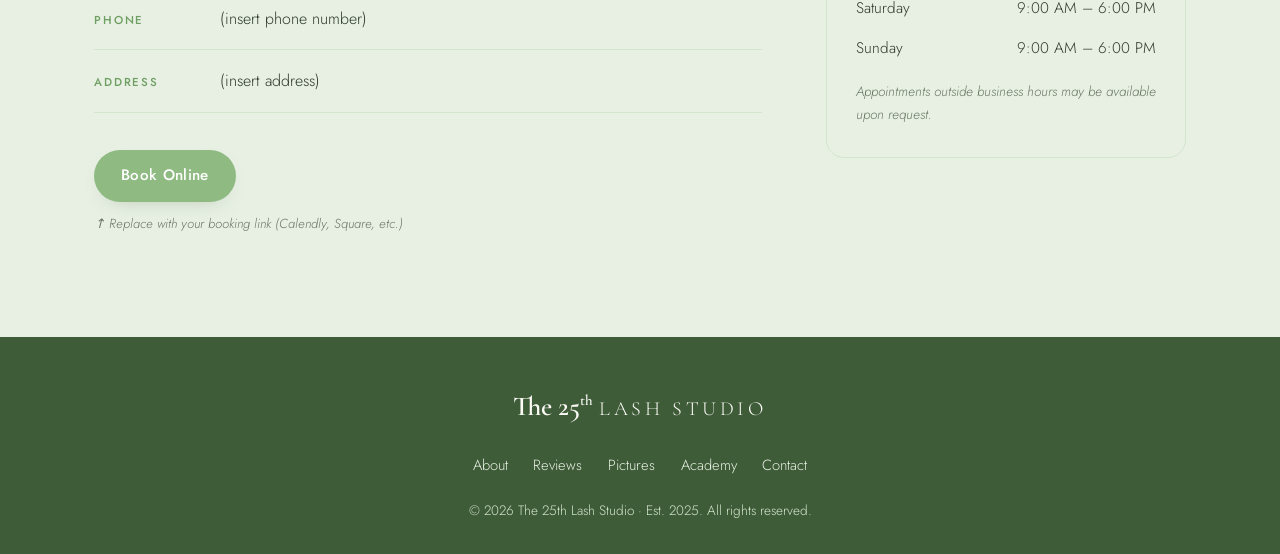
==== commit 8fb21272: "Fix: replace Google review screenshots with real lash photos in hero & gallery Co-Authored-By: Claud" ====
--- a/site/index.html
+++ b/site/index.html
@@ -229,15 +229,15 @@
           <img src="assets/images/gallery-3.jpg"
                srcset="assets/images/gallery-3-sm.jpg 760w, assets/images/gallery-3.jpg 1400w"
                sizes="(max-width: 540px) 92vw, (max-width: 900px) 45vw, 280px"
-               width="1120" height="1400" loading="lazy" decoding="async" alt="Classic lash set" />
-          <figcaption>Classic Lashes</figcaption>
+               width="1120" height="1400" loading="lazy" decoding="async" alt="Before and after lash work" />
+          <figcaption>Before &amp; After</figcaption>
         </figure>
         <figure class="gallery-item gallery-item--wide reveal">
           <img src="assets/images/banner.jpg"
                srcset="assets/images/banner-sm.jpg 760w, assets/images/banner.jpg 1400w"
                sizes="(max-width: 540px) 92vw, (max-width: 900px) 92vw, 580px"
-               width="1400" height="1050" loading="lazy" decoding="async" alt="Before and after lash work" />
-          <figcaption>Before &amp; After</figcaption>
+               width="1120" height="1400" loading="lazy" decoding="async" alt="Classic lash set" />
+          <figcaption>Classic Lashes</figcaption>
         </figure>
       </div>
     </div>
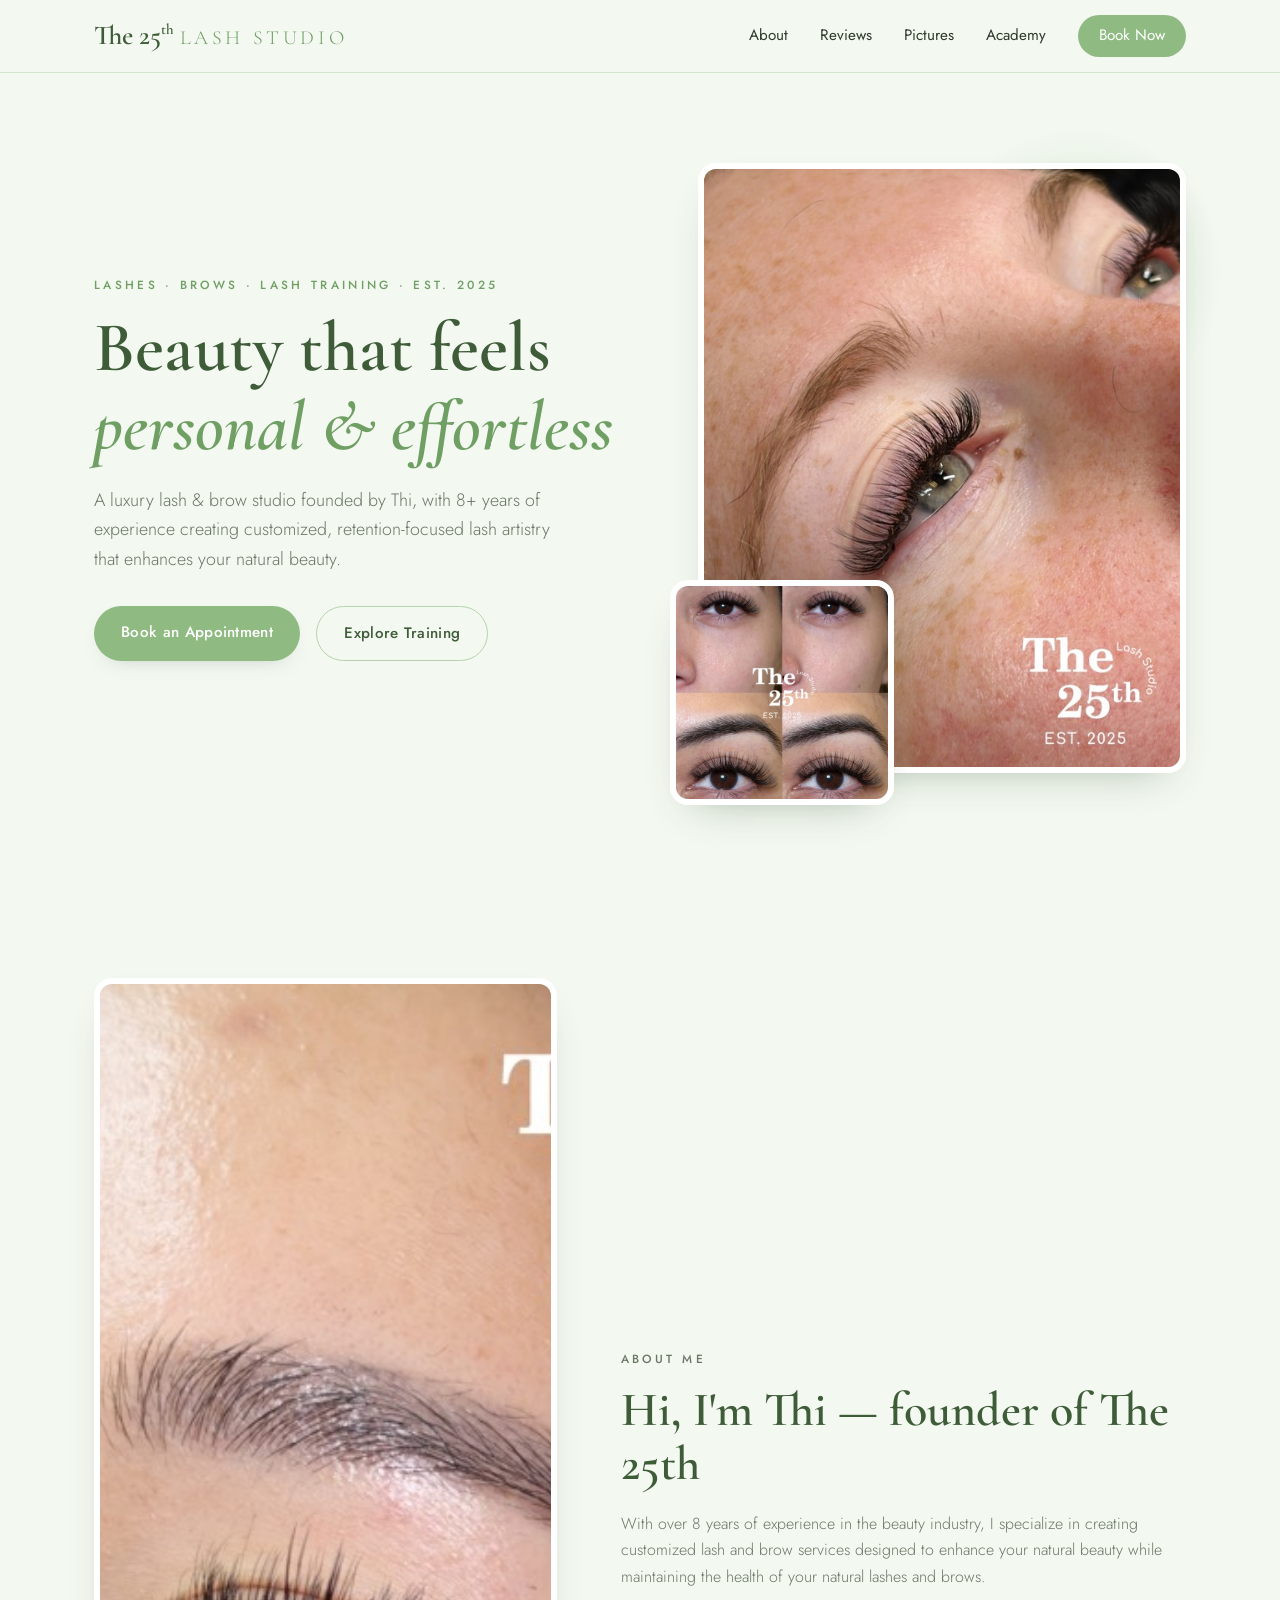
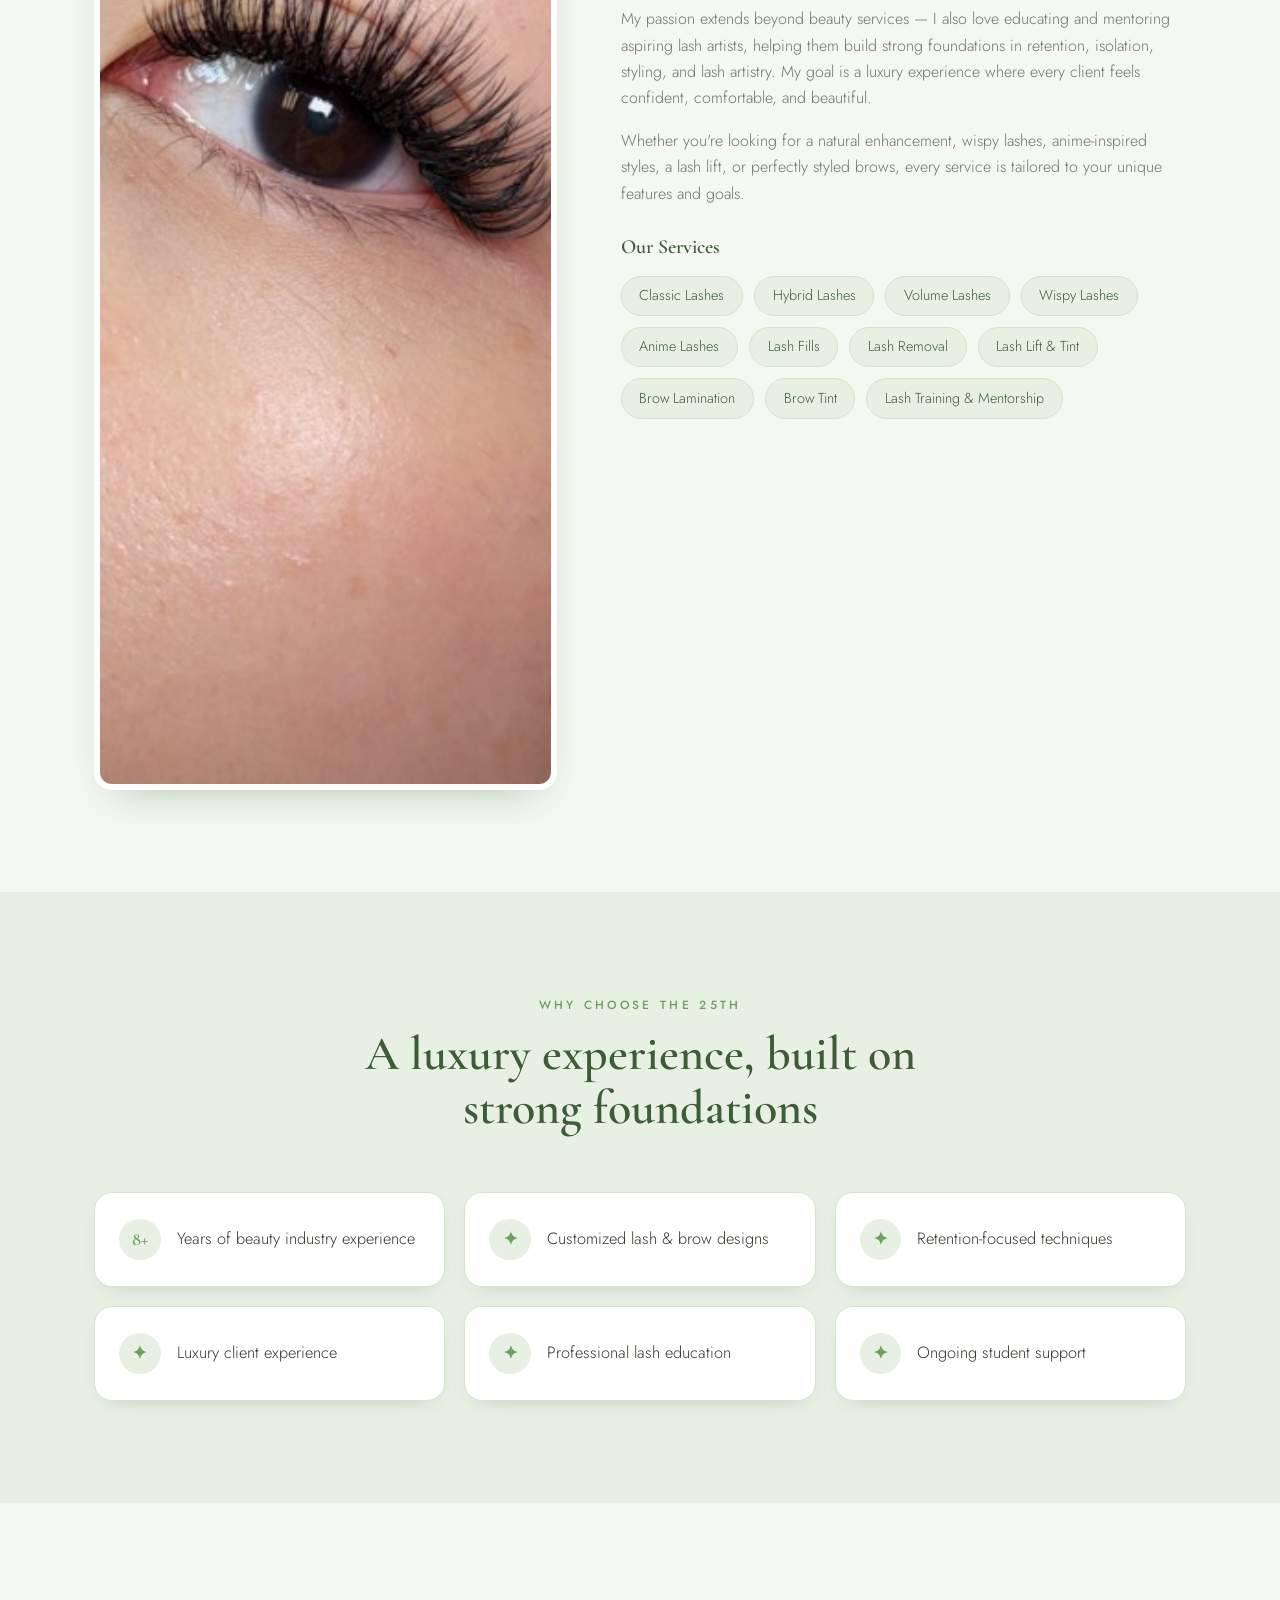
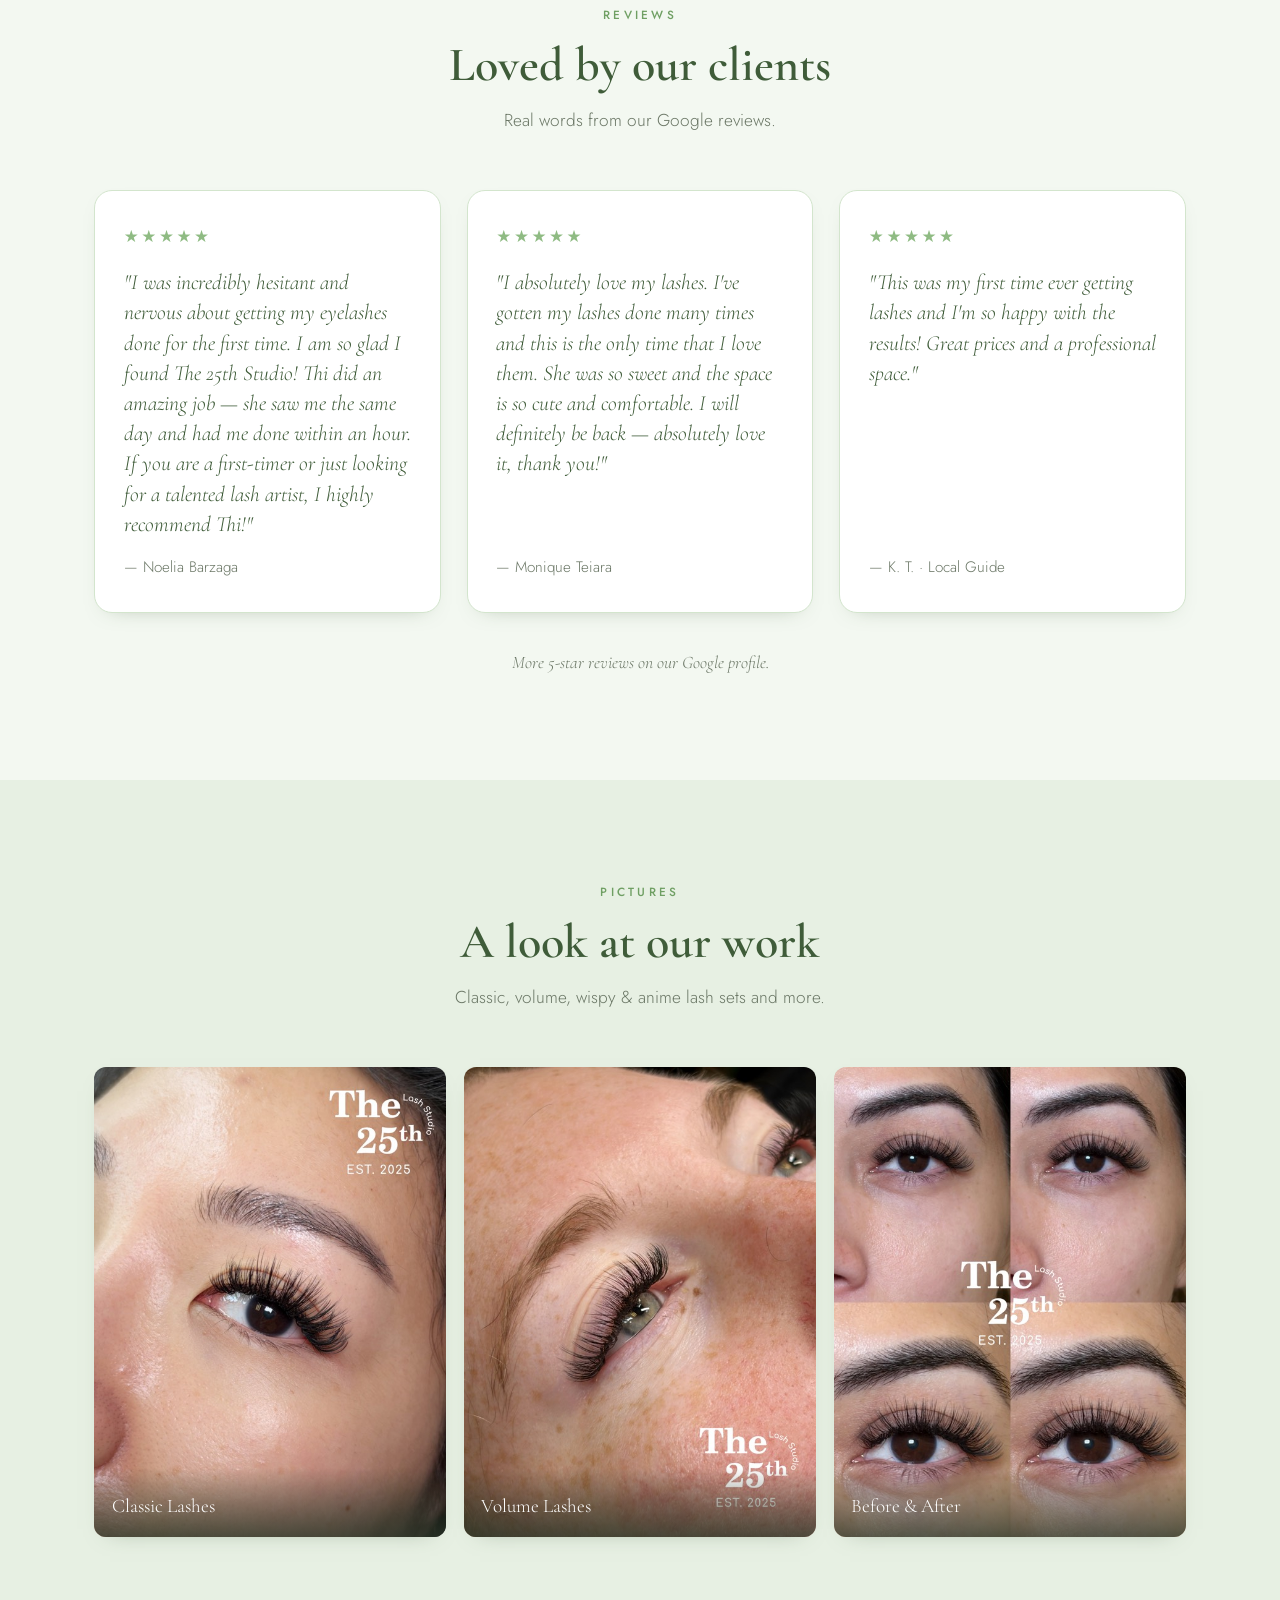
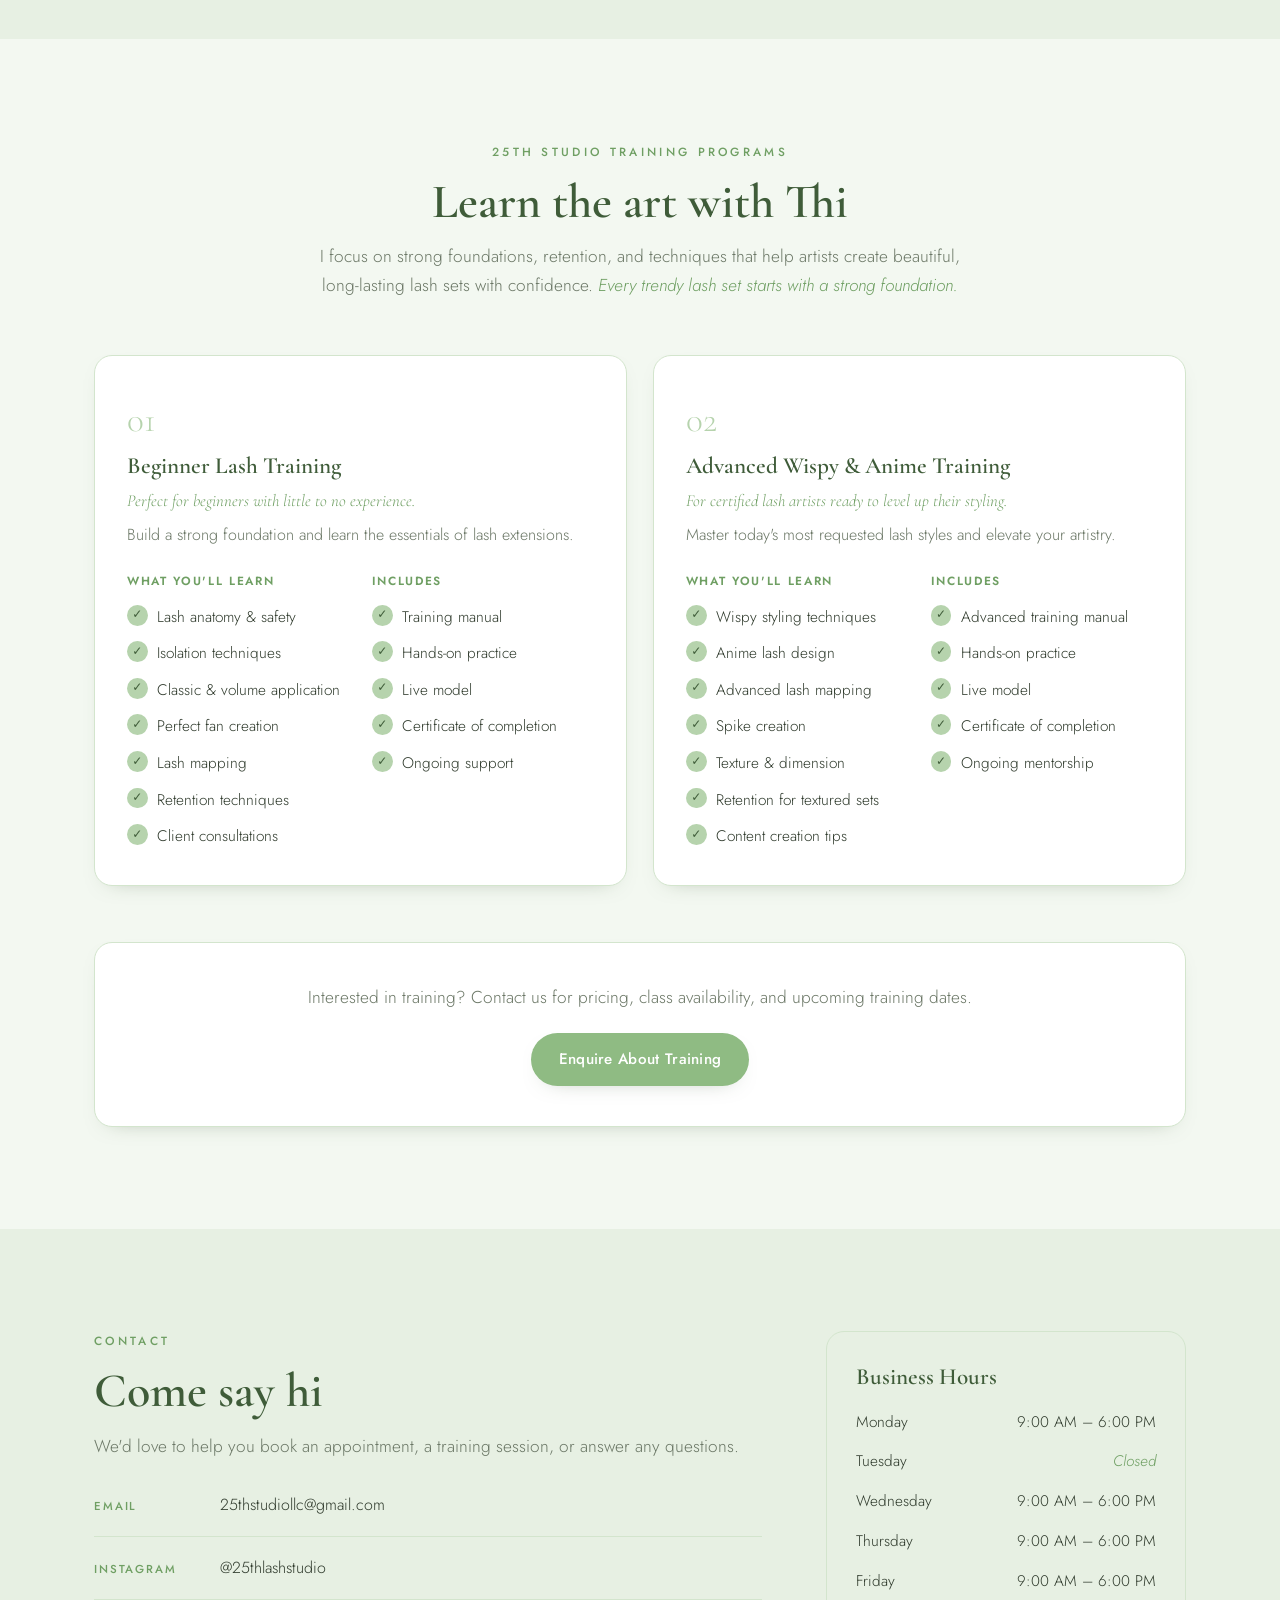
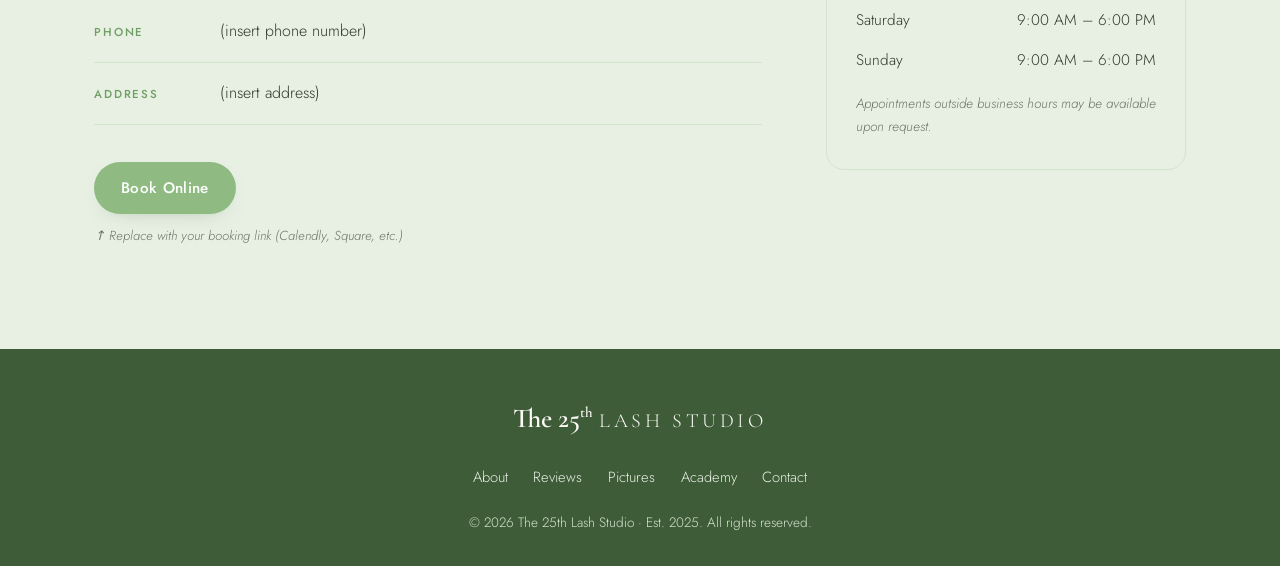
==== commit 54ba466e: "Gallery: rewrite to 3 portrait tiles showing actual lash photos Co-Authored-By: Claude Opus 4.8 <nor" ====
--- a/site/index.html
+++ b/site/index.html
@@ -211,33 +211,26 @@
       </div>
 
       <div class="gallery-grid">
-        <figure class="gallery-item gallery-item--tall reveal">
+        <figure class="gallery-item reveal">
+          <img src="assets/images/gallery-3.jpg"
+               srcset="assets/images/gallery-3-sm.jpg 760w, assets/images/gallery-3.jpg 1400w"
+               sizes="(max-width: 540px) 46vw, (max-width: 900px) 45vw, 360px"
+               width="1120" height="1400" loading="lazy" decoding="async" alt="Classic lash set close-up" />
+          <figcaption>Classic Lashes</figcaption>
+        </figure>
+        <figure class="gallery-item reveal">
           <img src="assets/images/gallery-1.jpg"
                srcset="assets/images/gallery-1-sm.jpg 760w, assets/images/gallery-1.jpg 1400w"
-               sizes="(max-width: 540px) 92vw, (max-width: 900px) 45vw, 280px"
-               width="1120" height="1400" loading="lazy" decoding="async" alt="Volume lash set" />
+               sizes="(max-width: 540px) 46vw, (max-width: 900px) 45vw, 360px"
+               width="1120" height="1400" loading="lazy" decoding="async" alt="Volume lash set close-up" />
           <figcaption>Volume Lashes</figcaption>
         </figure>
         <figure class="gallery-item reveal">
           <img src="assets/images/gallery-2.jpg"
                srcset="assets/images/gallery-2-sm.jpg 760w, assets/images/gallery-2.jpg 1260w"
-               sizes="(max-width: 540px) 92vw, (max-width: 900px) 45vw, 280px"
-               width="760" height="760" loading="lazy" decoding="async" alt="Wispy lash set" />
-          <figcaption>Wispy Lashes</figcaption>
-        </figure>
-        <figure class="gallery-item reveal">
-          <img src="assets/images/gallery-3.jpg"
-               srcset="assets/images/gallery-3-sm.jpg 760w, assets/images/gallery-3.jpg 1400w"
-               sizes="(max-width: 540px) 92vw, (max-width: 900px) 45vw, 280px"
+               sizes="(max-width: 540px) 92vw, (max-width: 900px) 45vw, 360px"
                width="1120" height="1400" loading="lazy" decoding="async" alt="Before and after lash work" />
           <figcaption>Before &amp; After</figcaption>
-        </figure>
-        <figure class="gallery-item gallery-item--wide reveal">
-          <img src="assets/images/banner.jpg"
-               srcset="assets/images/banner-sm.jpg 760w, assets/images/banner.jpg 1400w"
-               sizes="(max-width: 540px) 92vw, (max-width: 900px) 92vw, 580px"
-               width="1120" height="1400" loading="lazy" decoding="async" alt="Classic lash set" />
-          <figcaption>Classic Lashes</figcaption>
         </figure>
       </div>
     </div>
--- a/site/css/styles.css
+++ b/site/css/styles.css
@@ -193,16 +193,15 @@
 .review-card figcaption { color: var(--muted); font-size: 0.95rem; margin-top: auto; }
 .reviews-note { text-align: center; color: var(--muted); font-style: italic; margin-top: 2.2rem; font-family: var(--font-head); font-size: 1.1rem; }
 
-/* Gallery */
-.gallery-grid { display: grid; grid-template-columns: repeat(4, 1fr); grid-auto-rows: 220px; gap: 1.1rem; }
+/* Gallery — portrait tiles matched to the 3:4 photos so nothing important is cropped */
+.gallery-grid { display: grid; grid-template-columns: repeat(3, 1fr); gap: 1.1rem; }
 .gallery-item {
   position: relative; overflow: hidden; border-radius: var(--radius-sm);
-  box-shadow: var(--shadow-sm); background: var(--green-200);
-}
-.gallery-item img { width: 100%; height: 100%; object-fit: cover; transition: transform 0.6s var(--ease); }
-.gallery-item:hover img { transform: scale(1.06); }
-.gallery-item--tall { grid-row: span 2; }
-.gallery-item--wide { grid-column: span 2; }
+  box-shadow: var(--shadow-sm); background: var(--green-100);
+  aspect-ratio: 3 / 4;
+}
+.gallery-item img { width: 100%; height: 100%; object-fit: cover; object-position: center; transition: transform 0.6s var(--ease); }
+.gallery-item:hover img { transform: scale(1.04); }
 .gallery-item figcaption {
   position: absolute; left: 0; right: 0; bottom: 0;
   padding: 1.4rem 1.1rem 0.9rem; color: var(--white); font-family: var(--font-head); font-size: 1.2rem;
@@ -274,13 +273,15 @@
 /* ----------------------------- Responsive ----------------------------- */
 @media (max-width: 900px) {
   .hero-inner, .about-grid, .contact-grid { grid-template-columns: 1fr; }
-  .about-media { order: -1; max-width: 460px; }
+  /* Text first so the "About" anchor lands on the heading, not the photo */
+  .about-text { order: -1; }
+  .about-media { max-width: 100%; }
+  /* Compact landscape banner instead of a screen-filling portrait */
+  .about-media img { aspect-ratio: 16 / 10; max-height: 300px; object-position: center 38%; }
   .reviews-grid { grid-template-columns: 1fr; }
   .why-grid { grid-template-columns: 1fr; }
   .program-grid { grid-template-columns: 1fr; }
-  .gallery-grid { grid-template-columns: 1fr 1fr; grid-auto-rows: 200px; }
-  .gallery-item--wide { grid-column: span 2; }
-  .gallery-item--tall { grid-row: span 1; }
+  .gallery-grid { grid-template-columns: 1fr 1fr; }
   .hero-art { max-width: 460px; margin: 0 auto; }
 
   .nav-toggle { display: flex; }
@@ -339,8 +340,8 @@
 
   .program-card { padding: 1.8rem 1.4rem; }
   .program-cols { grid-template-columns: 1fr; gap: 0.4rem 1.4rem; }
-  .gallery-grid { grid-template-columns: 1fr; grid-auto-rows: 260px; }
-  .gallery-item--wide { grid-column: span 1; }
+  .gallery-grid { grid-template-columns: 1fr 1fr; gap: 0.7rem; }
+  .gallery-item figcaption { font-size: 1rem; padding: 1rem 0.8rem 0.7rem; }
   .review-card { padding: 1.7rem 1.5rem; }
   .review-card blockquote { font-size: 1.2rem; }
   .contact-list li { grid-template-columns: 1fr; gap: 0.2rem; }
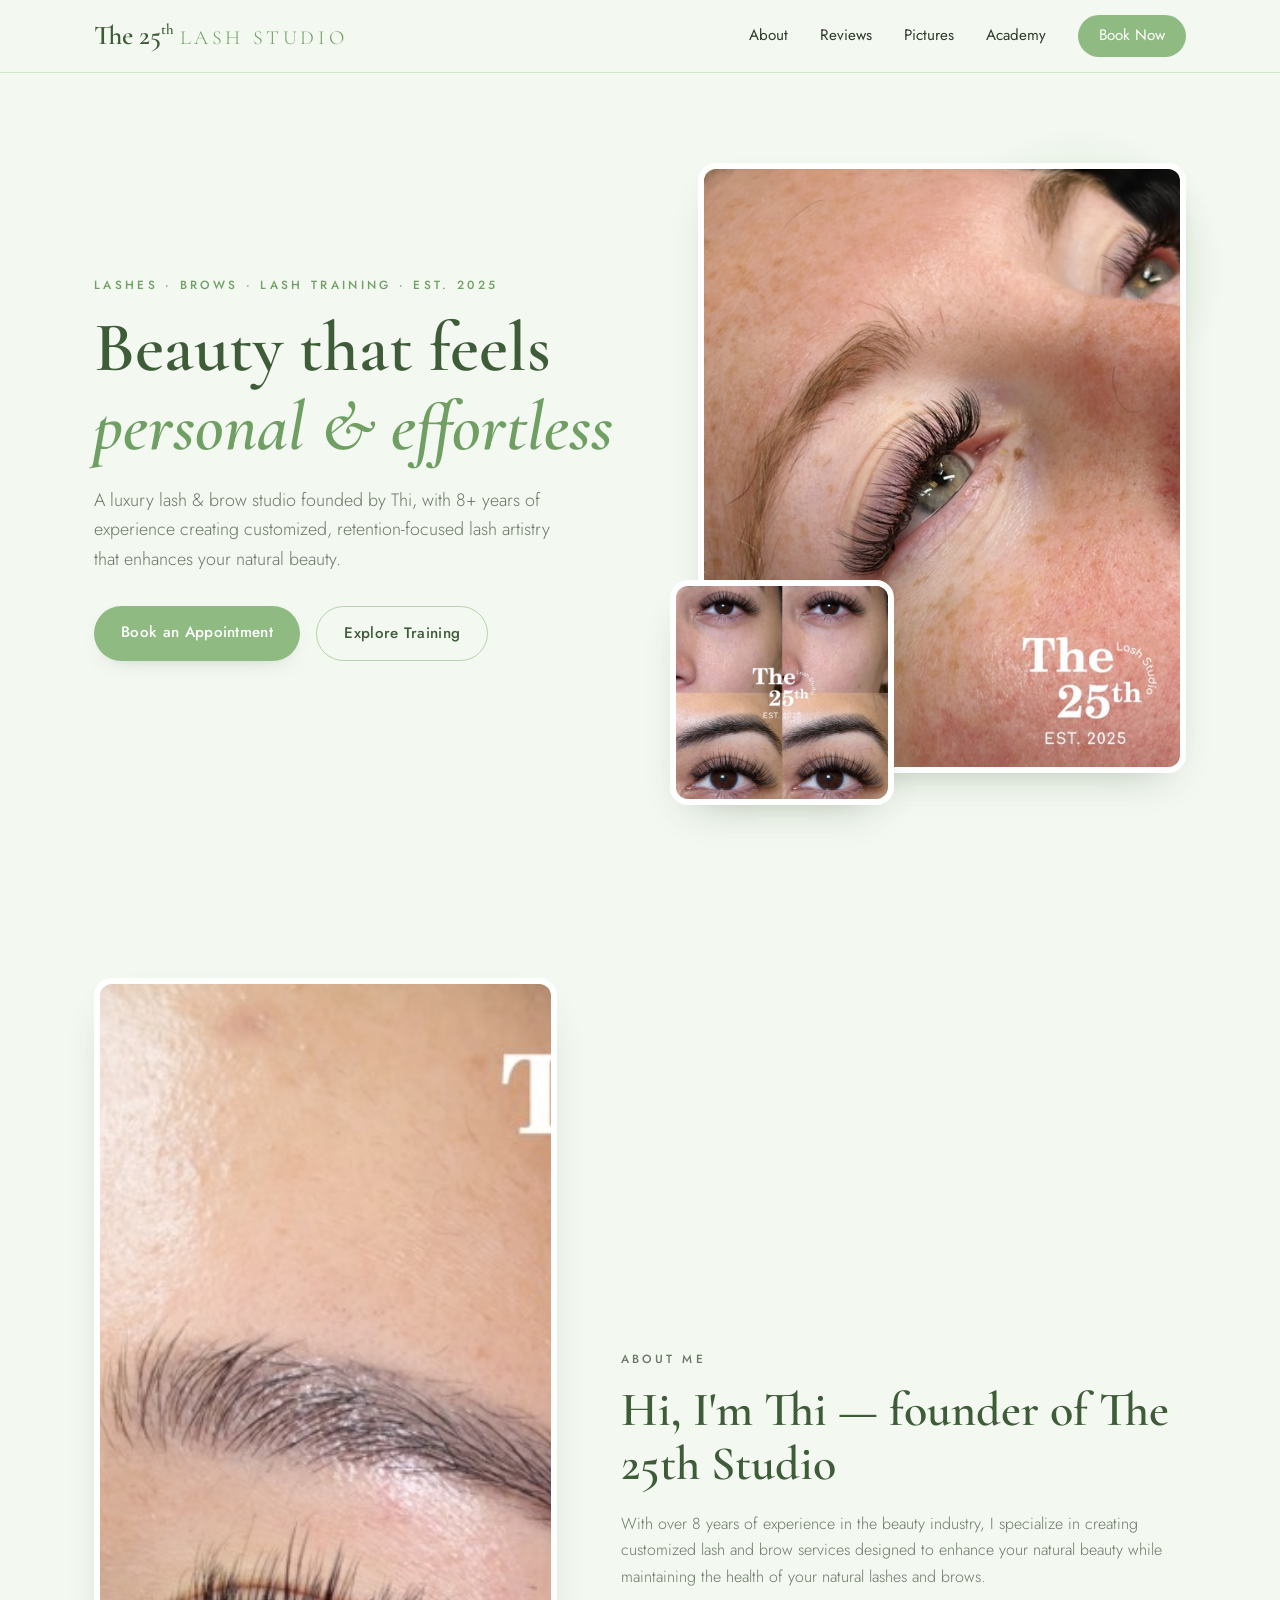
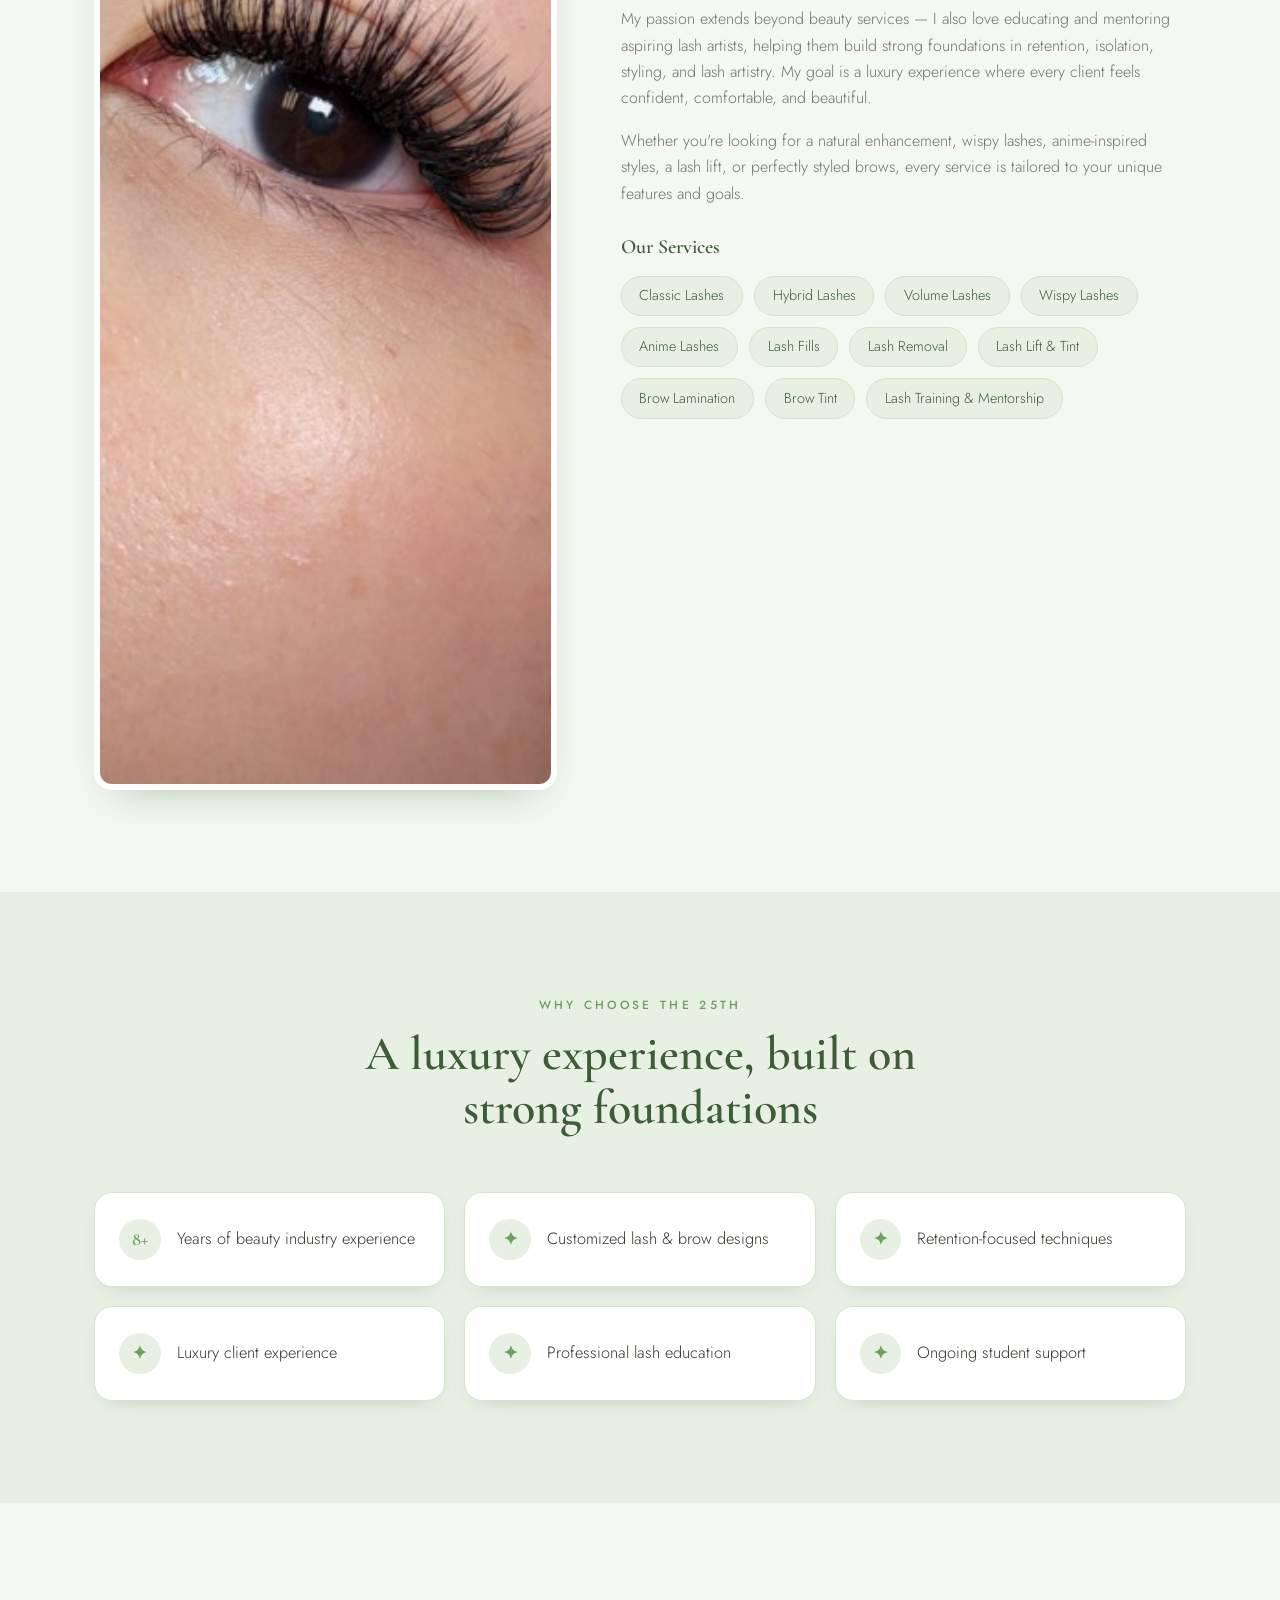
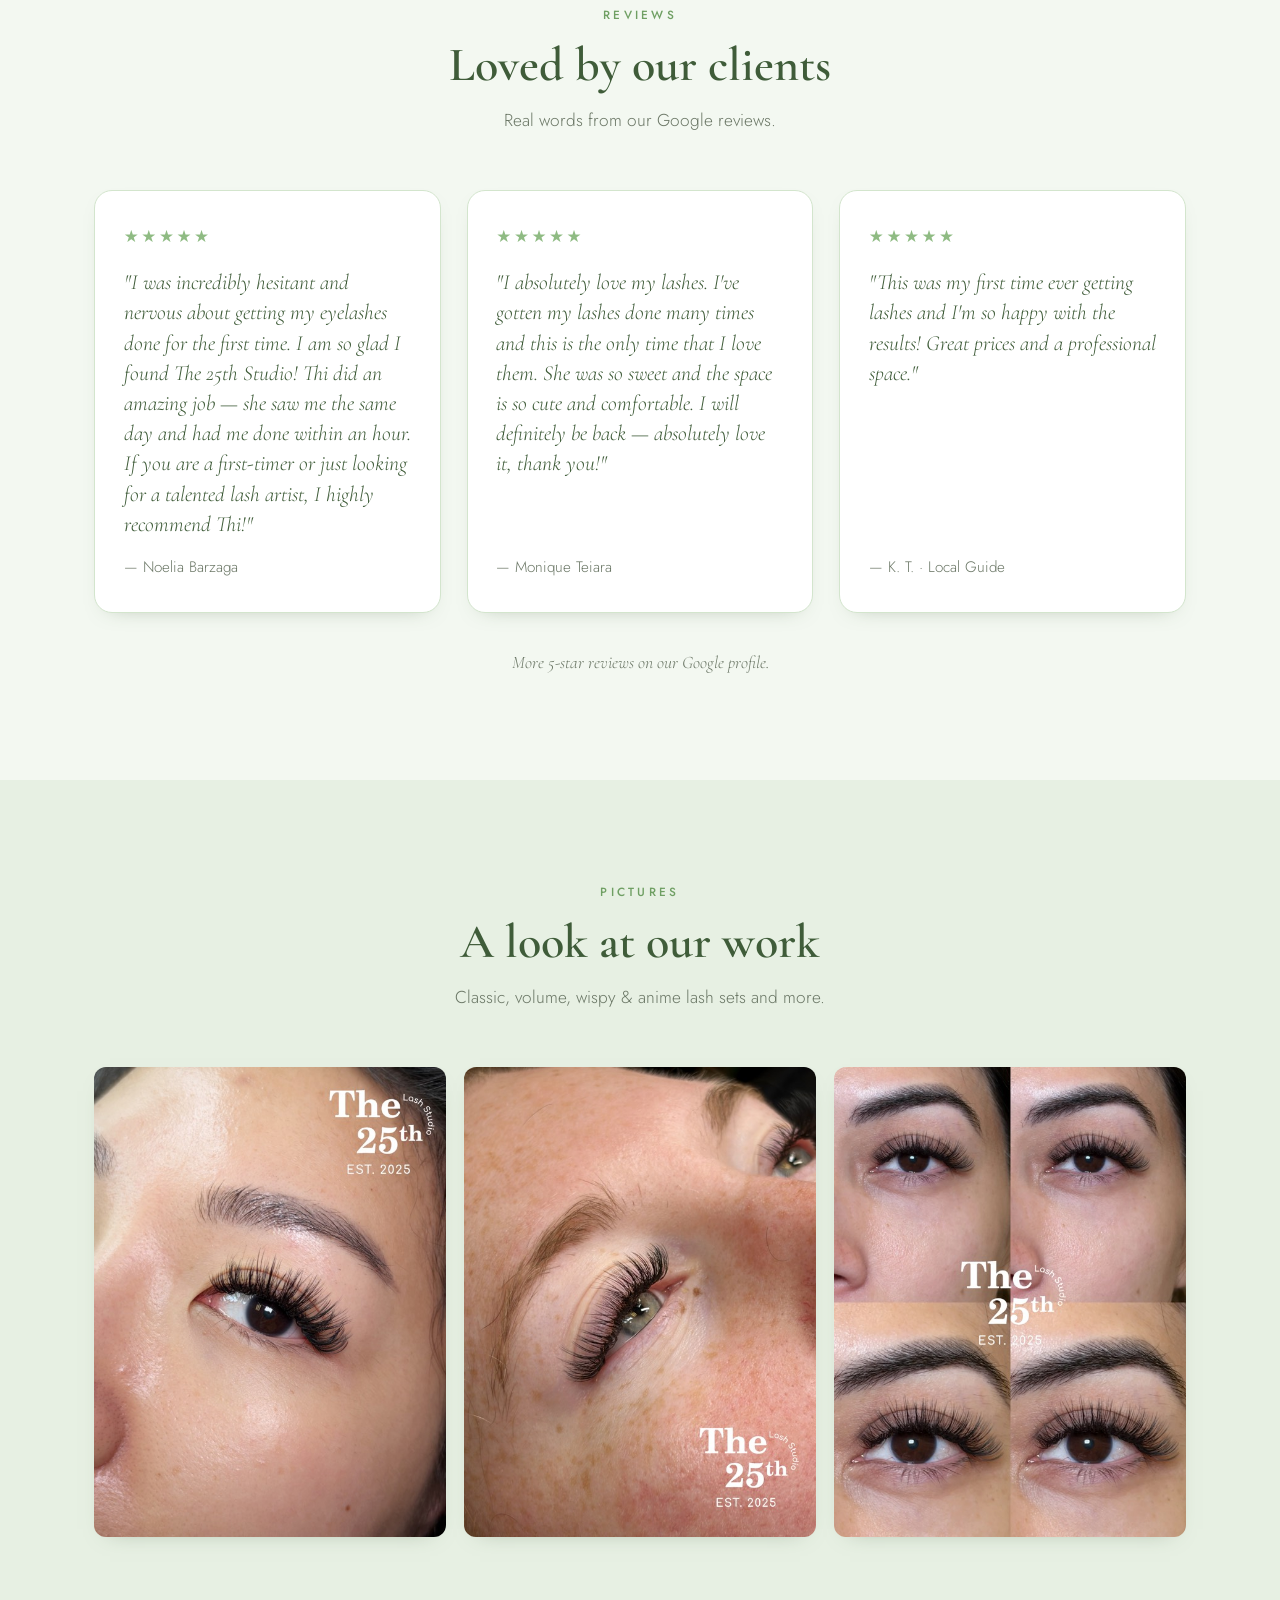
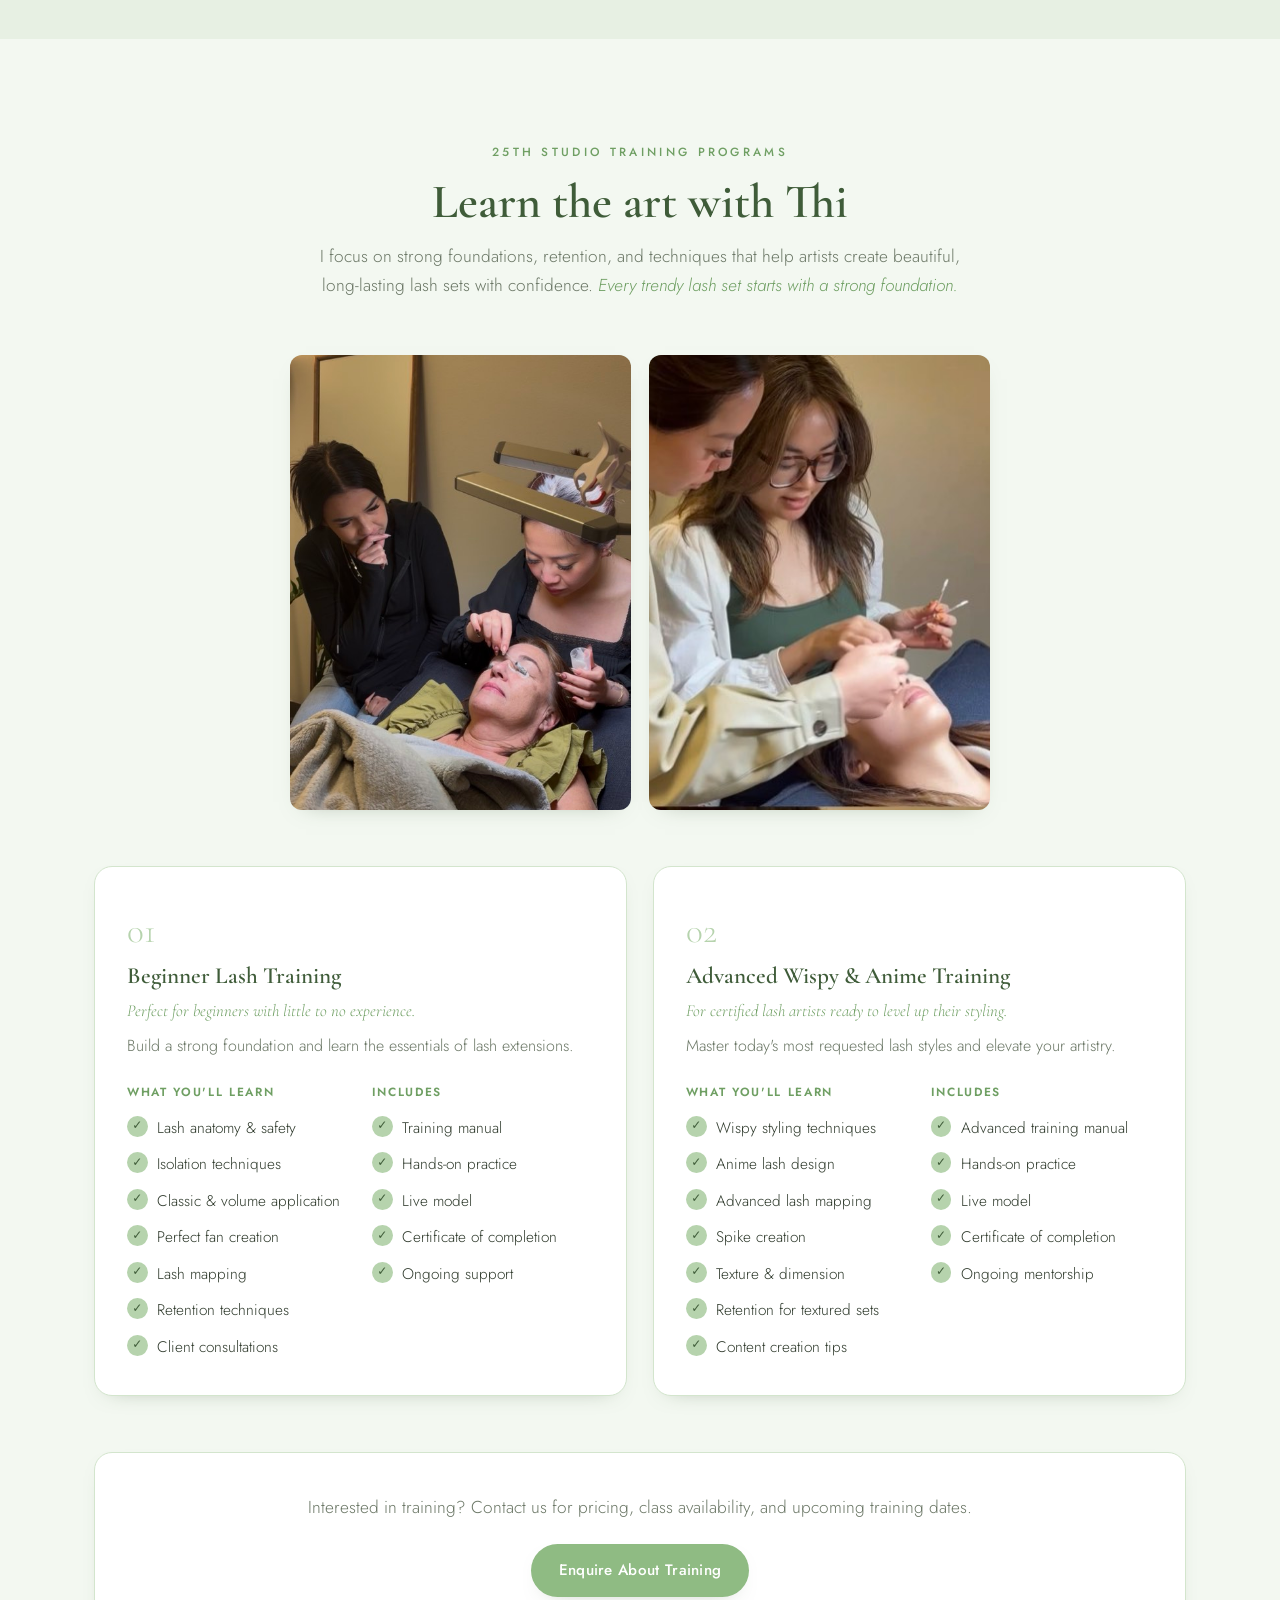
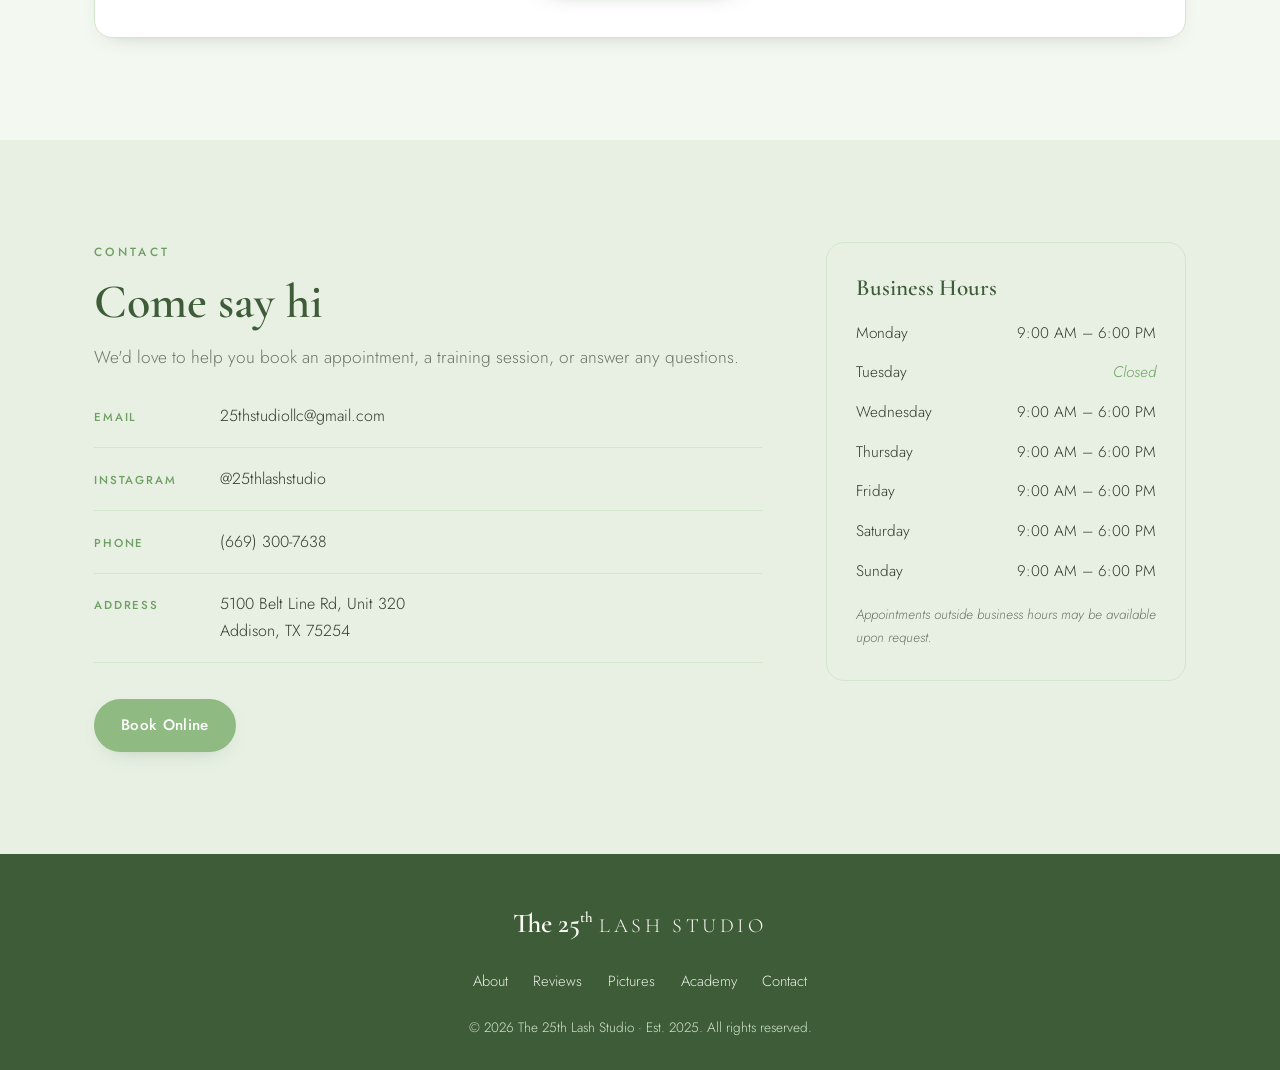
==== commit 81216ecc: "Content updates: booking link, contact info, gallery captions, training photos - Wire all Book butto" ====
--- a/site/index.html
+++ b/site/index.html
@@ -46,7 +46,7 @@
         <a href="#reviews">Reviews</a>
         <a href="#gallery">Pictures</a>
         <a href="#academy">Academy</a>
-        <a href="#contact" class="nav-cta">Book Now</a>
+        <a href="https://www.vagaro.com/the25thstudio" target="_blank" rel="noopener" class="nav-cta">Book Now</a>
       </nav>
     </div>
   </header>
@@ -55,7 +55,7 @@
   <section class="hero">
     <div class="container hero-inner">
       <div class="hero-text reveal">
-        <p class="eyebrow">Lashes · Brows · Lash Training · Est. 2025</p>
+        <p class="eyebrow"><span class="nowrap">Lashes</span> · <span class="nowrap">Brows</span> · <span class="nowrap">Lash Training</span> · <span class="nowrap">Est. 2025</span></p>
         <h1>Beauty that feels<br /><em>personal &amp; effortless</em></h1>
         <p class="hero-sub">
           A luxury lash &amp; brow studio founded by Thi, with 8+ years of
@@ -63,7 +63,7 @@
           enhances your natural beauty.
         </p>
         <div class="hero-actions">
-          <a href="#contact" class="btn btn-primary">Book an Appointment</a>
+          <a href="https://www.vagaro.com/the25thstudio" target="_blank" rel="noopener" class="btn btn-primary">Book an Appointment</a>
           <a href="#academy" class="btn btn-ghost">Explore Training</a>
         </div>
       </div>
@@ -98,7 +98,7 @@
       </div>
       <div class="about-text reveal">
         <p class="eyebrow">About Me</p>
-        <h2>Hi, I'm Thi — founder of The 25th</h2>
+        <h2>Hi, I'm Thi — founder of The 25th Studio</h2>
         <p>
           With over 8 years of experience in the beauty industry, I specialize in
           creating customized lash and brow services designed to enhance your
@@ -216,21 +216,18 @@
                srcset="assets/images/gallery-3-sm.jpg 760w, assets/images/gallery-3.jpg 1400w"
                sizes="(max-width: 540px) 46vw, (max-width: 900px) 45vw, 360px"
                width="1120" height="1400" loading="lazy" decoding="async" alt="Classic lash set close-up" />
-          <figcaption>Classic Lashes</figcaption>
         </figure>
         <figure class="gallery-item reveal">
           <img src="assets/images/gallery-1.jpg"
                srcset="assets/images/gallery-1-sm.jpg 760w, assets/images/gallery-1.jpg 1400w"
                sizes="(max-width: 540px) 46vw, (max-width: 900px) 45vw, 360px"
                width="1120" height="1400" loading="lazy" decoding="async" alt="Volume lash set close-up" />
-          <figcaption>Volume Lashes</figcaption>
         </figure>
         <figure class="gallery-item reveal">
           <img src="assets/images/gallery-2.jpg"
                srcset="assets/images/gallery-2-sm.jpg 760w, assets/images/gallery-2.jpg 1260w"
                sizes="(max-width: 540px) 92vw, (max-width: 900px) 45vw, 360px"
                width="1120" height="1400" loading="lazy" decoding="async" alt="Before and after lash work" />
-          <figcaption>Before &amp; After</figcaption>
         </figure>
       </div>
     </div>
@@ -247,6 +244,23 @@
           artists create beautiful, long-lasting lash sets with confidence.
           <em>Every trendy lash set starts with a strong foundation.</em>
         </p>
+      </div>
+
+      <div class="academy-gallery reveal">
+        <figure class="gallery-item">
+          <img src="assets/images/training-1.jpg"
+               srcset="assets/images/training-1-sm.jpg 520w, assets/images/training-1.jpg 1100w"
+               sizes="(max-width: 540px) 46vw, 340px"
+               width="1100" height="1926" loading="lazy" decoding="async"
+               alt="Thi mentoring a student during a hands-on lash training session" />
+        </figure>
+        <figure class="gallery-item">
+          <img src="assets/images/training-2.jpg"
+               srcset="assets/images/training-2-sm.jpg 520w, assets/images/training-2.jpg 1100w"
+               sizes="(max-width: 540px) 46vw, 340px"
+               width="1100" height="971" loading="lazy" decoding="async"
+               alt="Hands-on lash training with a live model at The 25th Studio" />
+        </figure>
       </div>
 
       <div class="program-grid">
@@ -339,16 +353,15 @@
           </li>
           <li>
             <span class="contact-label">Phone</span>
-            <a href="tel:0000000000">(insert phone number)</a>
+            <a href="tel:+16693007638">(669) 300-7638</a>
           </li>
           <li>
             <span class="contact-label">Address</span>
-            <span>(insert address)</span>
+            <a href="https://maps.google.com/?q=5100+Belt+Line+Rd+Unit+320+Addison+TX+75254" target="_blank" rel="noopener">5100 Belt Line Rd, Unit 320<br />Addison, TX 75254</a>
           </li>
         </ul>
 
-        <a href="#" class="btn btn-primary btn-book">Book Online</a>
-        <p class="contact-hint">↑ Replace with your booking link (Calendly, Square, etc.)</p>
+        <a href="https://www.vagaro.com/the25thstudio" target="_blank" rel="noopener" class="btn btn-primary btn-book">Book Online</a>
       </div>
 
       <div class="contact-hours reveal">
@@ -385,9 +398,18 @@
     </div>
   </footer>
 
+  <!-- Lightbox (image preview) -->
+  <div class="lightbox" id="lightbox" aria-hidden="true" role="dialog" aria-modal="true" aria-label="Image preview">
+    <button class="lightbox__close" type="button" aria-label="Close preview">&times;</button>
+    <button class="lightbox__nav lightbox__nav--prev" type="button" aria-label="Previous image">&#8249;</button>
+    <img class="lightbox__img" src="" alt="" />
+    <button class="lightbox__nav lightbox__nav--next" type="button" aria-label="Next image">&#8250;</button>
+    <p class="lightbox__caption"></p>
+  </div>
+
   <!-- Mobile-only sticky booking bar -->
   <div class="mobile-cta" aria-hidden="false">
-    <a href="#contact" class="btn btn-primary">Book Appointment</a>
+    <a href="https://www.vagaro.com/the25thstudio" target="_blank" rel="noopener" class="btn btn-primary">Book Appointment</a>
     <a href="https://instagram.com/25thlashstudio" target="_blank" rel="noopener" class="mobile-cta__ig" aria-label="Instagram">
       <svg viewBox="0 0 24 24" width="22" height="22" fill="none" stroke="currentColor" stroke-width="2" stroke-linecap="round" stroke-linejoin="round" aria-hidden="true">
         <rect x="2" y="2" width="20" height="20" rx="5" ry="5"></rect>
--- a/site/css/styles.css
+++ b/site/css/styles.css
@@ -46,6 +46,8 @@
 img { max-width: 100%; display: block; }
 
 a { color: inherit; text-decoration: none; }
+
+.nowrap { white-space: nowrap; }
 
 .container { width: 100%; max-width: var(--maxw); margin: 0 auto; padding: 0 24px; }
 
@@ -208,7 +210,64 @@
   background: linear-gradient(to top, rgba(47, 58, 44, 0.78), transparent);
 }
 
+.gallery-item { cursor: zoom-in; }
+.gallery-item::after {
+  content: "⤢"; position: absolute; top: 0.7rem; right: 0.7rem; z-index: 2;
+  width: 2rem; height: 2rem; border-radius: 50%;
+  background: rgba(251, 250, 245, 0.85); color: var(--green-700);
+  display: grid; place-items: center; font-size: 0.9rem;
+  opacity: 0; transform: scale(0.8); transition: opacity 0.25s, transform 0.25s;
+}
+.gallery-item:hover::after { opacity: 1; transform: scale(1); }
+
+/* Lightbox */
+.lightbox {
+  position: fixed; inset: 0; z-index: 100;
+  display: flex; align-items: center; justify-content: center;
+  padding: clamp(1rem, 4vw, 3rem);
+  background: rgba(31, 39, 28, 0.92);
+  opacity: 0; visibility: hidden; transition: opacity 0.28s var(--ease);
+}
+.lightbox.open { opacity: 1; visibility: visible; }
+.lightbox__img {
+  max-width: 100%; max-height: 100%;
+  width: auto; height: auto; border-radius: var(--radius-sm);
+  box-shadow: 0 30px 80px -20px rgba(0, 0, 0, 0.6);
+  transform: scale(0.96); transition: transform 0.28s var(--ease);
+}
+.lightbox.open .lightbox__img { transform: scale(1); }
+.lightbox__caption {
+  position: absolute; bottom: max(1rem, env(safe-area-inset-bottom)); left: 0; right: 0;
+  text-align: center; color: var(--cream); font-family: var(--font-head);
+  font-size: 1.2rem; font-style: italic; pointer-events: none;
+}
+.lightbox__close, .lightbox__nav {
+  position: absolute; z-index: 2; border: 0; cursor: pointer;
+  background: rgba(251, 250, 245, 0.14); color: var(--cream);
+  backdrop-filter: blur(4px); transition: background 0.2s, transform 0.2s;
+}
+.lightbox__close {
+  top: max(1rem, env(safe-area-inset-top)); right: 1rem;
+  width: 2.8rem; height: 2.8rem; border-radius: 50%; font-size: 1.6rem; line-height: 1;
+}
+.lightbox__nav {
+  top: 50%; transform: translateY(-50%);
+  width: 3rem; height: 3rem; border-radius: 50%; font-size: 1.8rem; line-height: 1;
+}
+.lightbox__nav--prev { left: 1rem; }
+.lightbox__nav--next { right: 1rem; }
+.lightbox__close:hover, .lightbox__nav:hover { background: rgba(251, 250, 245, 0.28); }
+.lightbox__nav:hover { transform: translateY(-50%) scale(1.08); }
+body.lightbox-open { overflow: hidden; }
+
 /* Academy */
+/* Two clickable training photos that lead into the programs — reuse the gallery
+   tile look (.gallery-item) so they match the Pictures section and open the lightbox. */
+.academy-gallery {
+  display: grid; grid-template-columns: 1fr 1fr; gap: 1.1rem;
+  max-width: 700px; margin: 0 auto clamp(2.5rem, 5vw, 3.5rem);
+}
+.academy-gallery .gallery-item img { object-position: center 32%; }
 .program-grid { display: grid; grid-template-columns: 1fr 1fr; gap: 1.6rem; margin-bottom: clamp(2.5rem, 5vw, 3.5rem); }
 .program-card {
   background: var(--white); border: 1px solid var(--green-200); border-radius: var(--radius);
@@ -281,7 +340,9 @@
   .reviews-grid { grid-template-columns: 1fr; }
   .why-grid { grid-template-columns: 1fr; }
   .program-grid { grid-template-columns: 1fr; }
+  /* 3 portrait tiles: first two side by side, the before/after spans full width (no orphan tile) */
   .gallery-grid { grid-template-columns: 1fr 1fr; }
+  .gallery-item:last-child { grid-column: 1 / -1; aspect-ratio: 4 / 3; }
   .hero-art { max-width: 460px; margin: 0 auto; }
 
   .nav-toggle { display: flex; }
@@ -332,15 +393,21 @@
 
   /* Hero: roomier, no overlap clutter on small screens */
   .hero { padding: 2rem 0 3rem; }
+  .eyebrow { letter-spacing: 0.2em; }
   .hero-sub { font-size: 1.05rem; }
   .hero-actions { gap: 0.7rem; }
-  .hero-actions .btn { flex: 1; text-align: center; }
+  .hero-actions .btn {
+    flex: 1; text-align: center; white-space: nowrap;
+    padding: 0.7rem 0.6rem; font-size: 0.9rem;
+  }
   .hero-art { max-width: 100%; }
   .hero-photo--sm { width: 40%; bottom: -20px; left: -12px; border-width: 4px; }
 
   .program-card { padding: 1.8rem 1.4rem; }
   .program-cols { grid-template-columns: 1fr; gap: 0.4rem 1.4rem; }
-  .gallery-grid { grid-template-columns: 1fr 1fr; gap: 0.7rem; }
+  /* Phones: stack all three full-width so lash detail stays large and uncropped */
+  .gallery-grid { grid-template-columns: 1fr; gap: 0.7rem; }
+  .gallery-item:last-child { grid-column: auto; aspect-ratio: 3 / 4; }
   .gallery-item figcaption { font-size: 1rem; padding: 1rem 0.8rem 0.7rem; }
   .review-card { padding: 1.7rem 1.5rem; }
   .review-card blockquote { font-size: 1.2rem; }
